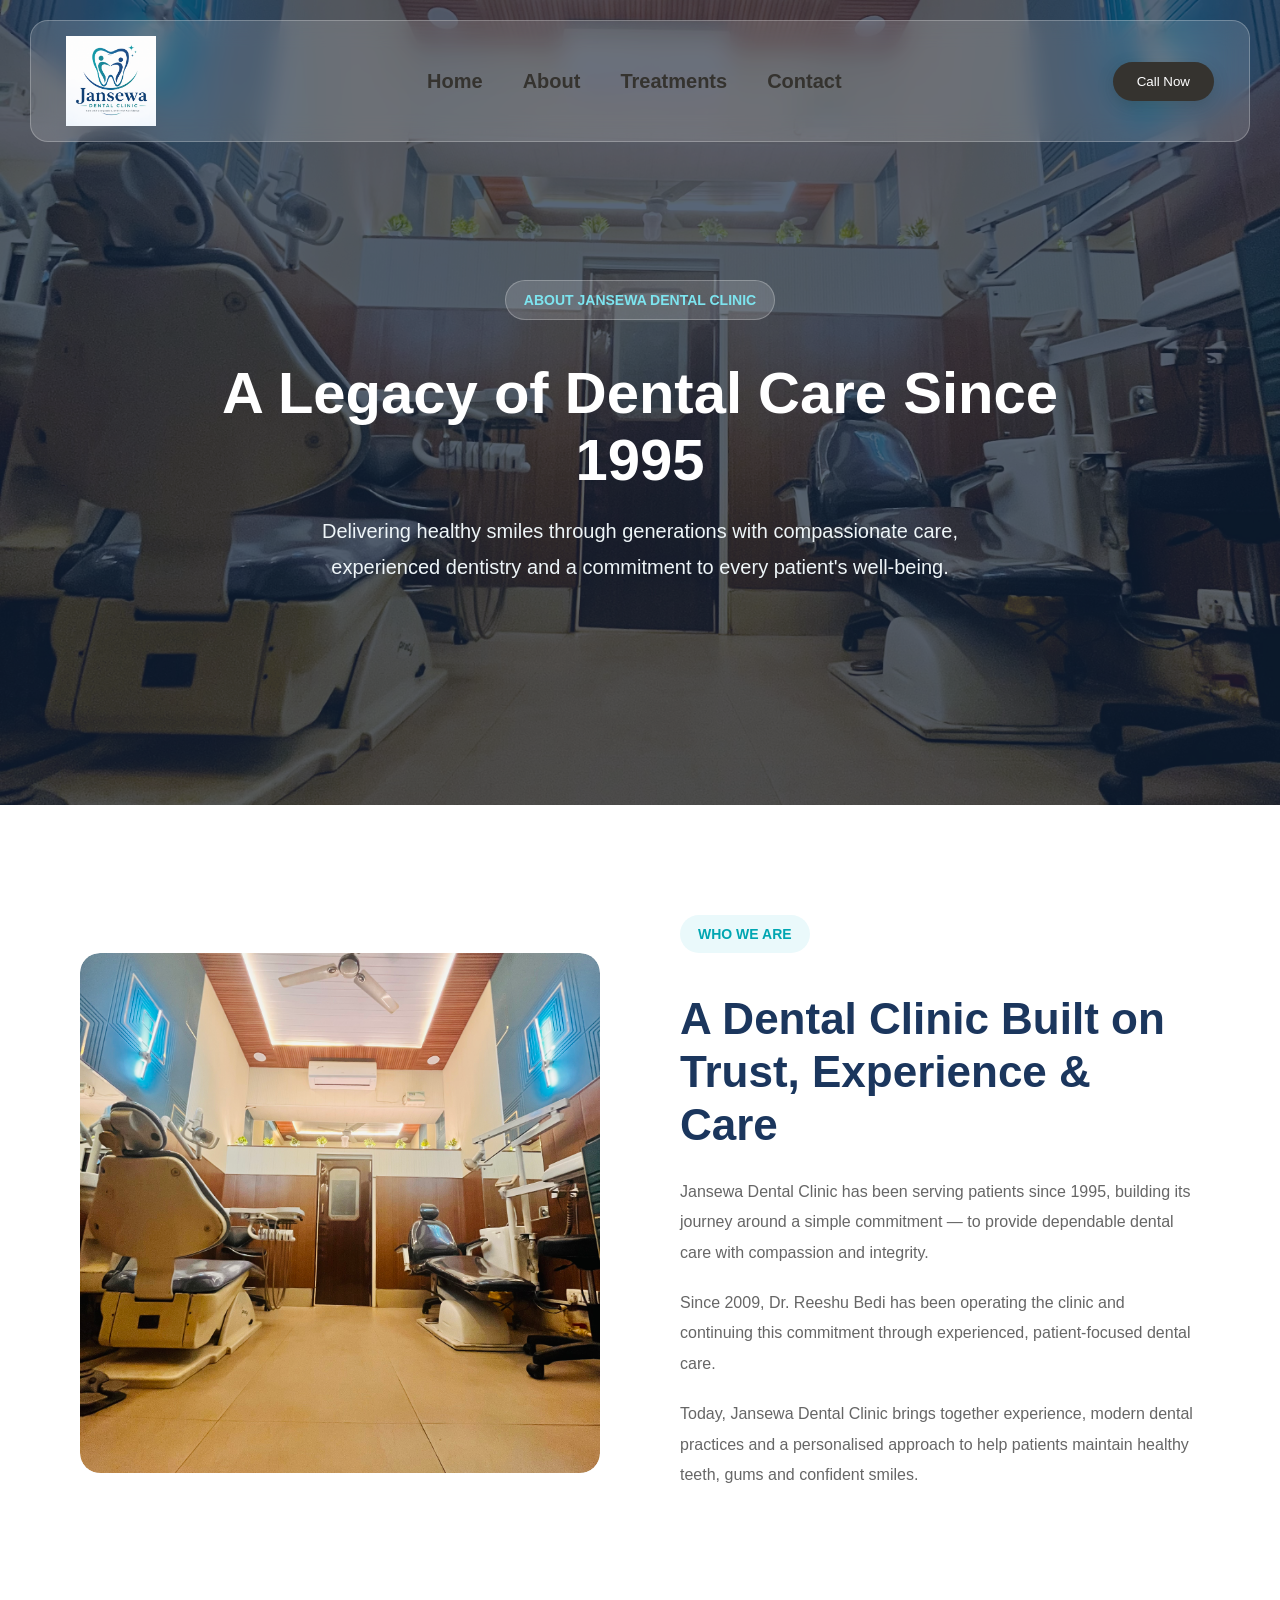
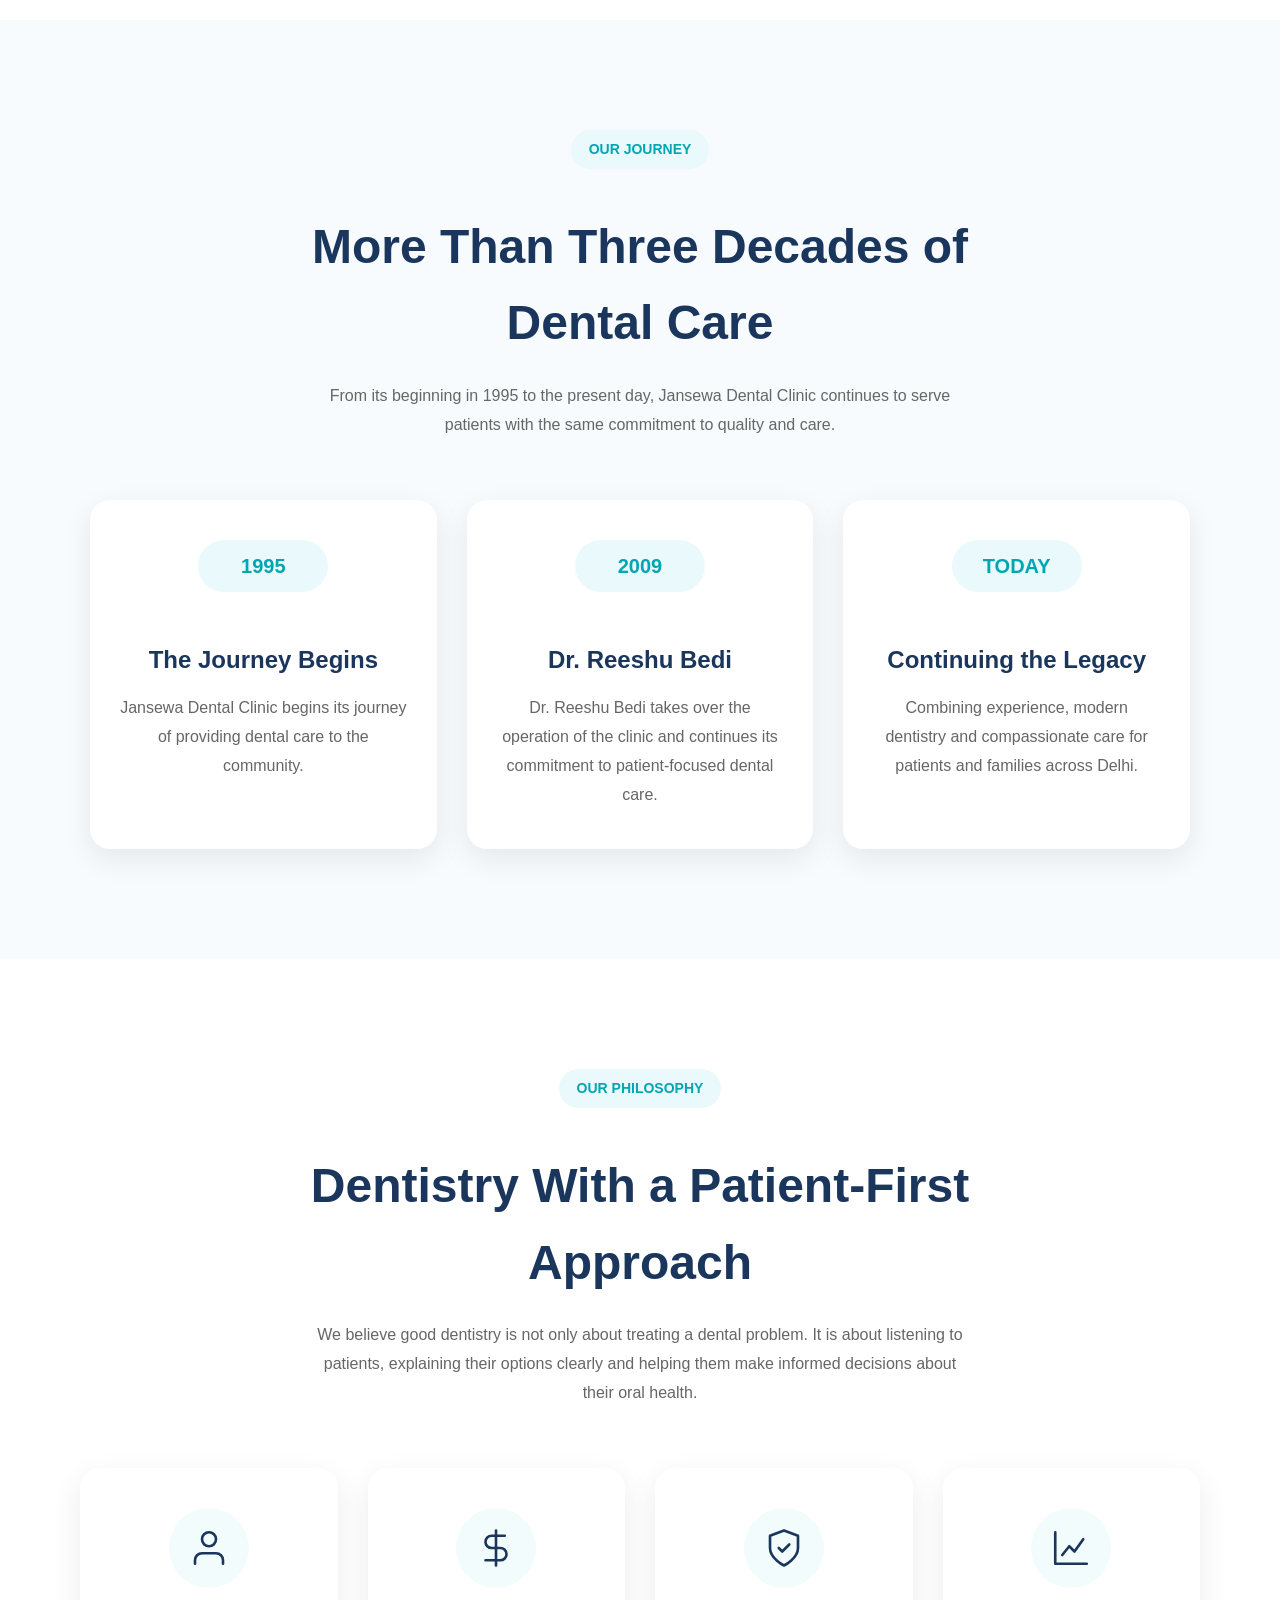
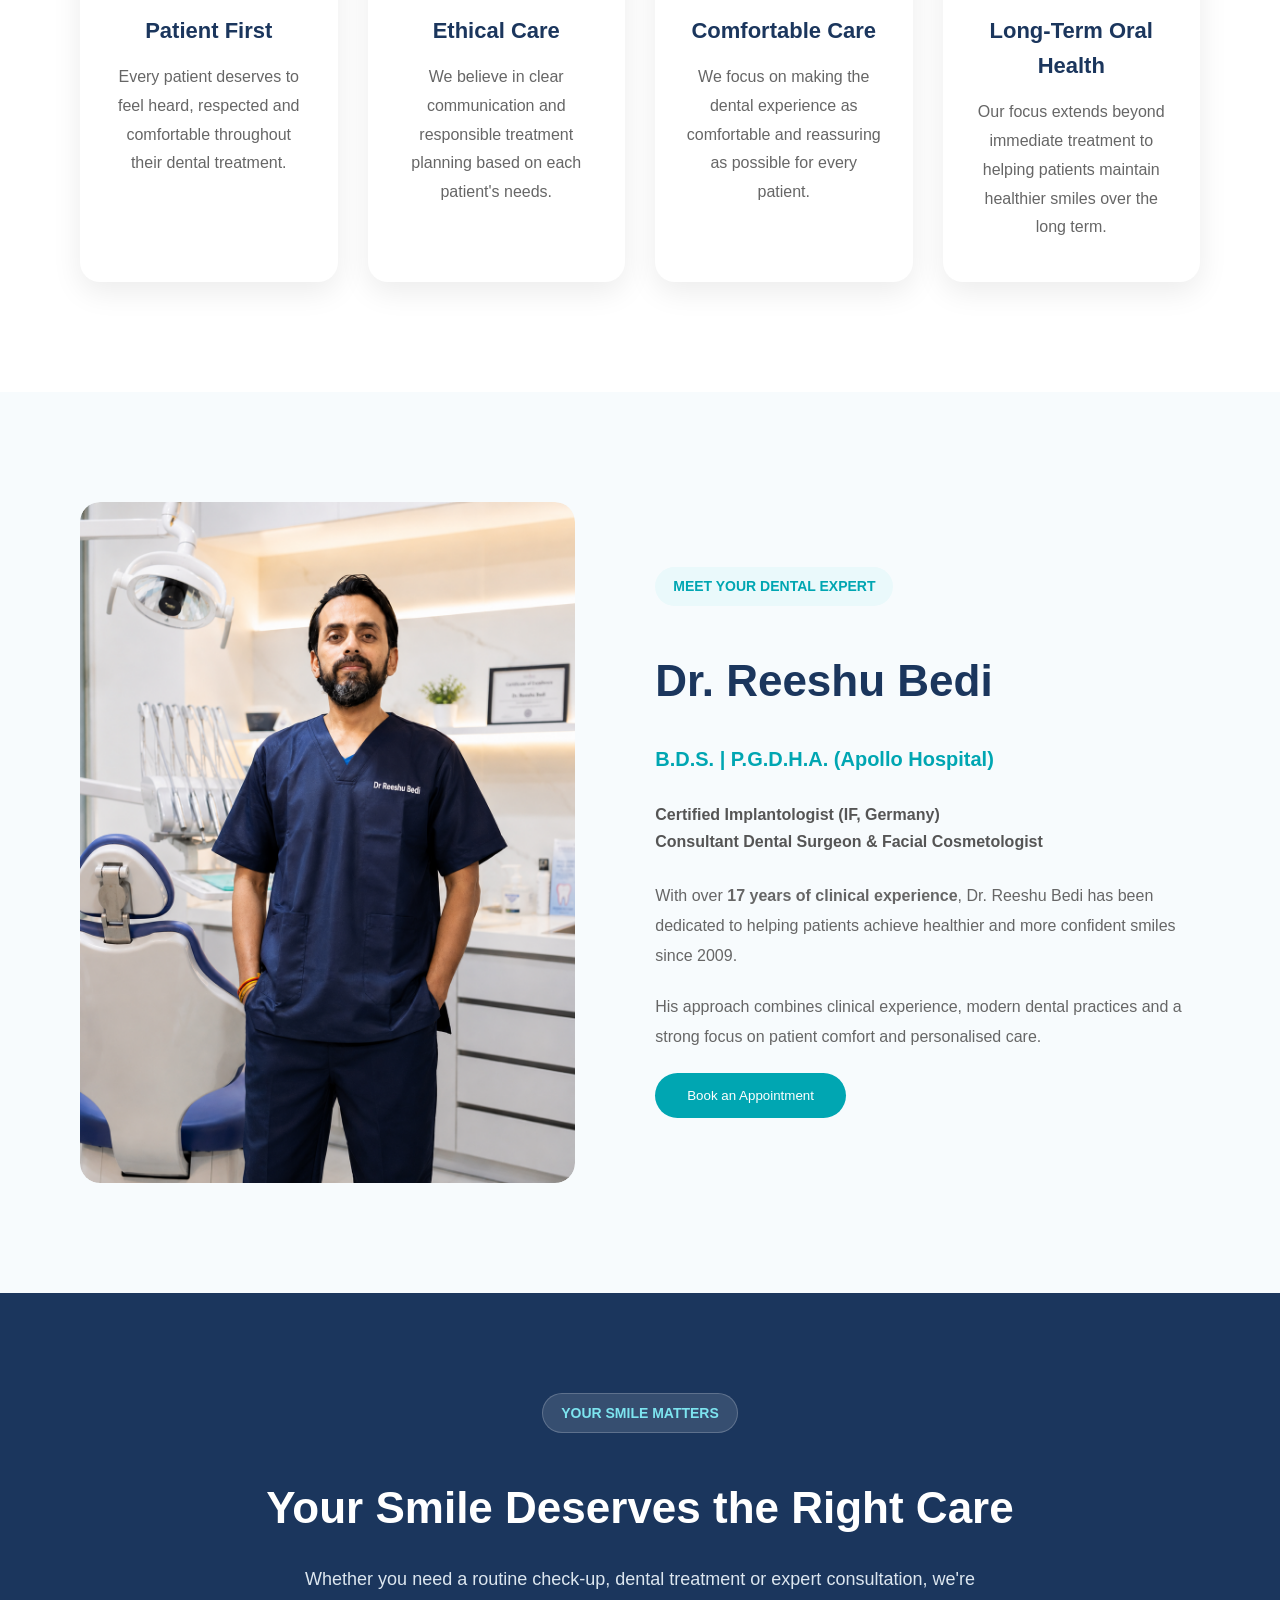
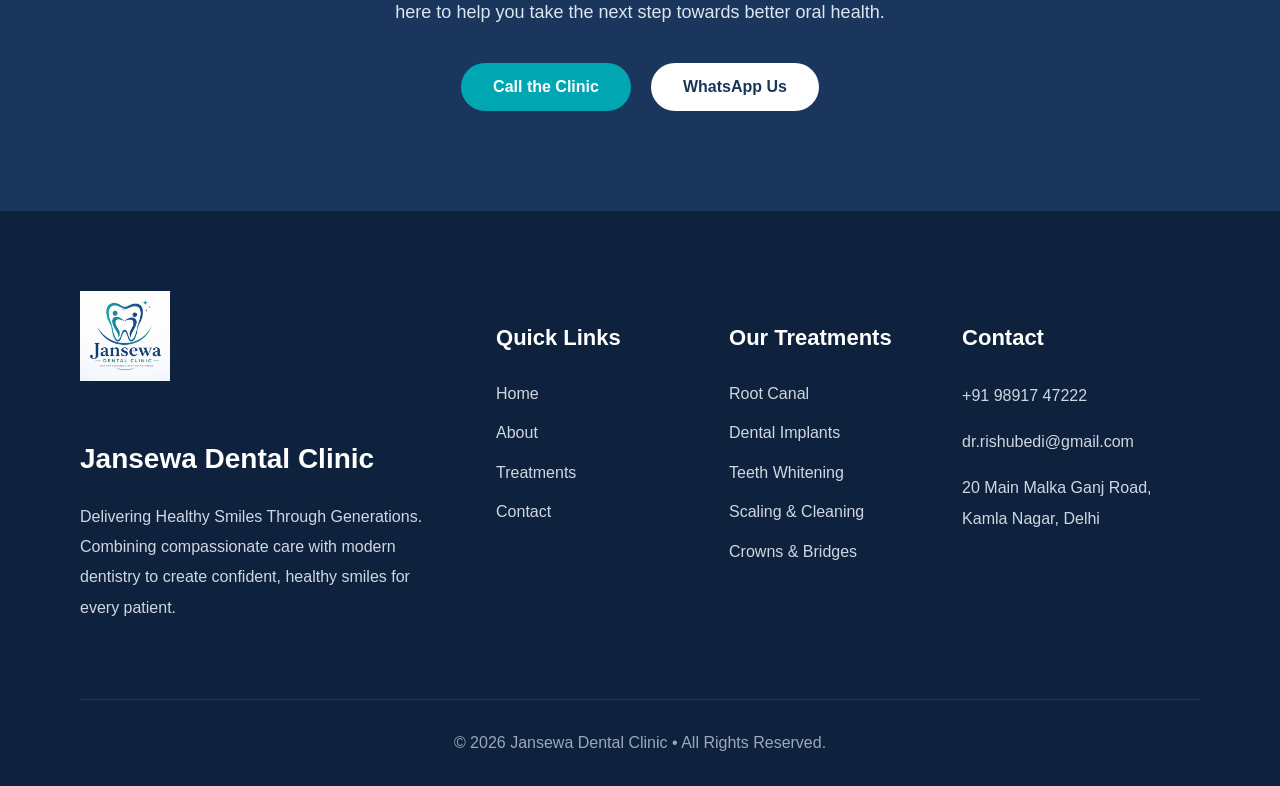
==== about.html @ 90448bcd "Initial Jansewa Dental Clinic website" ====
<!DOCTYPE html>
<html lang="en">

<head>

    <meta charset="UTF-8">

    <meta name="viewport" content="width=device-width, initial-scale=1.0">

    <title>About Us | Jansewa Dental Clinic</title>

    <link rel="stylesheet" href="style.css">

</head>

<body>

    <!-- ================= NAVIGATION ================= -->

    <nav id="navbar">

        <img src="images/logo.png"
             alt="Jansewa Dental Clinic Logo">

        <div class="menu">

            <a href="index.html">Home</a>

            <a href="about.html">About</a>

            <a href="treatments.html">Treatments</a>

            <a href="contact.html">Contact</a>

        </div>

        <button onclick="window.location.href='tel:+919891747222'">
            Call Now
        </button>

    </nav>


    <!-- ================= ABOUT HERO ================= -->

    <section class="about-page-hero">

        <div class="about-page-overlay"></div>

        <div class="about-page-content">

            <span class="section-tag">
                ABOUT JANSEWA DENTAL CLINIC
            </span>

            <h1>
                A Legacy of Dental Care Since 1995
            </h1>

            <p>
                Delivering healthy smiles through generations
                with compassionate care, experienced dentistry
                and a commitment to every patient's well-being.
            </p>

        </div>

    </section>


    <!-- ================= WHO WE ARE ================= -->

    <section class="about-story">

        <div class="about-story-image">

            <img
                src="images/Jansewa dental clinic.jpeg"
                alt="Jansewa Dental Clinic"
            >

        </div>


        <div class="about-story-content">

            <span class="section-tag">
                WHO WE ARE
            </span>

            <h2>
                A Dental Clinic Built on Trust, Experience & Care
            </h2>

            <p>
                Jansewa Dental Clinic has been serving patients
                since 1995, building its journey around a simple
                commitment — to provide dependable dental care
                with compassion and integrity.
            </p>

            <p>
                Since 2009, Dr. Reeshu Bedi has been operating
                the clinic and continuing this commitment through
                experienced, patient-focused dental care.
            </p>

            <p>
                Today, Jansewa Dental Clinic brings together
                experience, modern dental practices and a
                personalised approach to help patients maintain
                healthy teeth, gums and confident smiles.
            </p>

        </div>

    </section>


    <!-- ================= OUR JOURNEY ================= -->

    <section class="about-journey">

        <div class="section-heading">

            <span class="section-tag">
                OUR JOURNEY
            </span>

            <h2>
                More Than Three Decades of Dental Care
            </h2>

            <p>
                From its beginning in 1995 to the present day,
                Jansewa Dental Clinic continues to serve patients
                with the same commitment to quality and care.
            </p>

        </div>


        <div class="journey-container">


            <!-- 1995 -->

            <div class="journey-card">

                <div class="journey-year">
                    1995
                </div>

                <h3>
                    The Journey Begins
                </h3>

                <p>
                    Jansewa Dental Clinic begins its journey
                    of providing dental care to the community.
                </p>

            </div>


            <!-- 2009 -->

            <div class="journey-card">

                <div class="journey-year">
                    2009
                </div>

                <h3>
                    Dr. Reeshu Bedi
                </h3>

                <p>
                    Dr. Reeshu Bedi takes over the operation
                    of the clinic and continues its commitment
                    to patient-focused dental care.
                </p>

            </div>


            <!-- TODAY -->

            <div class="journey-card">

                <div class="journey-year">
                    TODAY
                </div>

                <h3>
                    Continuing the Legacy
                </h3>

                <p>
                    Combining experience, modern dentistry
                    and compassionate care for patients
                    and families across Delhi.
                </p>

            </div>

        </div>

    </section>


    <!-- ================= OUR PHILOSOPHY ================= -->

    <section class="about-philosophy">

        <div class="section-heading">

            <span class="section-tag">
                OUR PHILOSOPHY
            </span>

            <h2>
                Dentistry With a Patient-First Approach
            </h2>

            <p>
                We believe good dentistry is not only about
                treating a dental problem. It is about listening
                to patients, explaining their options clearly
                and helping them make informed decisions about
                their oral health.
            </p>

        </div>


        <div class="philosophy-container">


            <div class="philosophy-card">

                <div class="philosophy-icon">

                    <svg
                        xmlns="http://www.w3.org/2000/svg"
                        width="42"
                        height="42"
                        viewBox="0 0 24 24"
                        fill="none"
                        stroke="#1b365d"
                        stroke-width="1.5"
                        stroke-linecap="round"
                        stroke-linejoin="round">

                        <path d="M20 21v-2a4 4 0 0 0-4-4H8a4 4 0 0 0-4 4v2"/>

                        <circle cx="12" cy="7" r="4"/>

                    </svg>

                </div>

                <h3>
                    Patient First
                </h3>

                <p>
                    Every patient deserves to feel heard,
                    respected and comfortable throughout
                    their dental treatment.
                </p>

            </div>


            <div class="philosophy-card">

                <div class="philosophy-icon">

                    <svg
                        xmlns="http://www.w3.org/2000/svg"
                        width="42"
                        height="42"
                        viewBox="0 0 24 24"
                        fill="none"
                        stroke="#1b365d"
                        stroke-width="1.5"
                        stroke-linecap="round"
                        stroke-linejoin="round">

                        <path d="M12 2v20"/>

                        <path d="M17 5H9.5a3.5 3.5 0 0 0 0 7h5a3.5 3.5 0 0 1 0 7H6"/>

                    </svg>

                </div>

                <h3>
                    Ethical Care
                </h3>

                <p>
                    We believe in clear communication and
                    responsible treatment planning based
                    on each patient's needs.
                </p>

            </div>


            <div class="philosophy-card">

                <div class="philosophy-icon">

                    <svg
                        xmlns="http://www.w3.org/2000/svg"
                        width="42"
                        height="42"
                        viewBox="0 0 24 24"
                        fill="none"
                        stroke="#1b365d"
                        stroke-width="1.5"
                        stroke-linecap="round"
                        stroke-linejoin="round">

                        <path d="M12 22s8-4 8-10V5l-8-3-8 3v7c0 6 8 10 8 10z"/>

                        <path d="m9 12 2 2 4-4"/>

                    </svg>

                </div>

                <h3>
                    Comfortable Care
                </h3>

                <p>
                    We focus on making the dental experience
                    as comfortable and reassuring as possible
                    for every patient.
                </p>

            </div>


            <div class="philosophy-card">

                <div class="philosophy-icon">

                    <svg
                        xmlns="http://www.w3.org/2000/svg"
                        width="42"
                        height="42"
                        viewBox="0 0 24 24"
                        fill="none"
                        stroke="#1b365d"
                        stroke-width="1.5"
                        stroke-linecap="round"
                        stroke-linejoin="round">

                        <path d="M3 3v18h18"/>

                        <path d="m7 16 4-5 3 3 5-7"/>

                    </svg>

                </div>

                <h3>
                    Long-Term Oral Health
                </h3>

                <p>
                    Our focus extends beyond immediate treatment
                    to helping patients maintain healthier smiles
                    over the long term.
                </p>

            </div>

        </div>

    </section>


    <!-- ================= DOCTOR INTRO ================= -->

    <section class="about-doctor">

        <div class="about-doctor-image">

            <img
                src="images/Dr Reeshu Bedi.png"
                alt="Dr. Reeshu Bedi"
            >

        </div>


        <div class="about-doctor-content">

            <span class="section-tag">
                MEET YOUR DENTAL EXPERT
            </span>

            <h2>
                Dr. Reeshu Bedi
            </h2>

            <h4>
                B.D.S. | P.G.D.H.A. (Apollo Hospital)
            </h4>

            <h5>
                Certified Implantologist (IF, Germany)<br>
                Consultant Dental Surgeon & Facial Cosmetologist
            </h5>

            <p>
                With over <strong>17 years of clinical experience</strong>,
                Dr. Reeshu Bedi has been dedicated to helping patients
                achieve healthier and more confident smiles since 2009.
            </p>

            <p>
                His approach combines clinical experience,
                modern dental practices and a strong focus
                on patient comfort and personalised care.
            </p>

            <button onclick="window.location.href='contact.html'">
                Book an Appointment
            </button>

        </div>

    </section>


    <!-- ================= CTA ================= -->

    <section class="about-cta">

        <div class="about-cta-content">

            <span class="section-tag">
                YOUR SMILE MATTERS
            </span>

            <h2>
                Your Smile Deserves the Right Care
            </h2>

            <p>
                Whether you need a routine check-up, dental
                treatment or expert consultation, we're here
                to help you take the next step towards better
                oral health.
            </p>

            <div class="about-cta-buttons">

                <button
                    onclick="window.location.href='tel:+919891747222'">
                    Call the Clinic
                </button>

                <button
                    class="cta-secondary"
                    onclick="window.open('https://wa.me/919891747222','_blank')">
                    WhatsApp Us
                </button>

            </div>

        </div>

    </section>


    <!-- ================= FOOTER ================= -->

    <footer class="footer">

        <div class="footer-container">


            <div class="footer-about">

                <img
                    src="images/logo.png"
                    alt="Jansewa Dental Clinic Logo">

                <h3>
                    Jansewa Dental Clinic
                </h3>

                <p>
                    Delivering Healthy Smiles Through Generations.
                    Combining compassionate care with modern
                    dentistry to create confident, healthy smiles
                    for every patient.
                </p>

            </div>


            <div class="footer-links">

                <h4>
                    Quick Links
                </h4>

                <a href="index.html">
                    Home
                </a>

                <a href="about.html">
                    About
                </a>

                <a href="treatments.html">
                    Treatments
                </a>

                <a href="contact.html">
                    Contact
                </a>

            </div>


            <div class="footer-links">

                <h4>
                    Our Treatments
                </h4>

                <a href="treatments.html">
                    Root Canal
                </a>

                <a href="treatments.html">
                    Dental Implants
                </a>

                <a href="treatments.html">
                    Teeth Whitening
                </a>

                <a href="treatments.html">
                    Scaling & Cleaning
                </a>

                <a href="treatments.html">
                    Crowns & Bridges
                </a>

            </div>


            <div class="footer-contact">

                <h4>
                    Contact
                </h4>

                <p>
                    +91 98917 47222
                </p>

                <p>
                    dr.rishubedi@gmail.com
                </p>

                <p>
                    20 Main Malka Ganj Road,<br>
                    Kamla Nagar, Delhi
                </p>

            </div>

        </div>


        <div class="footer-bottom">

            © 2026 Jansewa Dental Clinic • All Rights Reserved.

        </div>

    </footer>


    <script src="script.js"></script>

</body>

</html>
---- style.css ----
/* ================= JANSEWA COLOR SYSTEM ================= */

:root{
    --primary:#35332F;
    --sage:#A8B5A0;
    --brown:#B79A7A;
    --ivory:#F7F3EA;
    --offwhite:#FCFCFA;
    --white:#FFFFFF;
    --text:#666666;
}

/* ================= GENERAL ================= */

body{
    margin:0;
    background:#f5f7fa;
    font-family: "Inter", sans-serif;
    line-height:1.6;
    scroll-behavior: smooth;
}

/* ================= NAVIGATION ================= */

nav{

    position:fixed;

    top:20px;

    left:30px;

    right:30px;

    z-index:1000;

    display:flex;

    justify-content:space-between;

    align-items:center;

    padding:15px 35px;

    background:rgba(255,255,255,.15);

    backdrop-filter:blur(12px);

    -webkit-backdrop-filter:blur(12px);

    border:1px solid rgba(255,255,255,.25);

    border-radius:18px;

    transition:.35s;
}

nav.scrolled{

    background:rgba(255,255,255,.97);

    box-shadow:0 10px 30px rgba(0,0,0,.15);

    backdrop-filter:blur(18px);

    -webkit-backdrop-filter:blur(18px);

}

nav img{

    width:90px;

}

.menu{

    display:flex;

    gap:40px;

}

nav a{

    text-decoration:none;

    color:#35332F;

    font-weight:bold;

    font-size:20px;

    transition:.3s;

}

nav a:hover{

    color:#B79A7A;

}

nav button{

    background:#35332F;

    color:white;

    border:none;

    padding:12px 24px;

    border-radius:30px;

    cursor:pointer;

    box-shadow:0 5px 15px rgba(53,51,47,.25);

    transition:.3s;

}

nav button:hover{

    background:#A8B5A0;

    color:#35332F;

    transform:translateY(-2px);

}
/* ================= HERO ================= */

header{

    position:relative;

    display:flex;

    justify-content:space-between;

    align-items:center;

    min-height:100vh;

    padding:140px 80px 80px;

    overflow:hidden;

    background-size:cover;

    background-position:center;

}
.hero-slider{

    position:absolute;

    inset:0;

    overflow:hidden;

    z-index:0;
    
    pointer-events:none;

}

.hero-slider img,

.hero-slider video{

    position:absolute;

    width:100%;

    height:100%;

    object-fit:cover;

    opacity:0;

    transition:opacity 2s ease;

}

.hero-slider .active-slide{

    opacity:1;

}
.overlay{

    position:absolute;

    inset:0;

    background:rgba(0, 0, 0, 0.45);
    
    z-index:1;

}

.hero-content{

    position:relative;

    z-index:2;

    color:white;

    width:55%;
}

.hero-badge {

    display:inline-block;

    background:rgba(255,255,255,.18);

    color:white;

    padding:8px 18px;

    border-radius:30px;

    border:1px solid rgba(255,255,255,.25);

    margin-bottom:25px;

    font-size:14px;

    backdrop-filter:blur(8px);
}

.hero-content h1{

    font-size:64px;

    font-weight:700;

    line-height:1.1;

    margin-bottom:15px;

}

.hero-content h2{

    color:#7de4ef;

    margin-bottom:20px;
}

.hero-content p{

    font-size:20px;

    line-height:1.8;

    max-width:650px;

    margin-bottom:30px;
}

.hero-content ul{

    margin-bottom:30px;

    line-height:2;
}

.hero-content button{

    background:#00a6b2;

    color:white;

    border:none;

    padding:15px 30px;

    border-radius:30px;

    cursor:pointer;

    transition:.35s;
}

.hero-content button:hover{

    background:#1b365d;

    transform:translateY(-3px);

}

.hero-form{

    position:relative;

    z-index:2;

    background:white;

    padding:35px;

    width:340px;

    border-radius:20px;

    box-shadow:0 10px 30px rgba(0,0,0,.2);
}

.hero-form h3{

    color:#1b365d;

    margin-bottom:20px;
}

.hero-form input{

    width:100%;

    padding:13px;

    margin-bottom:15px;

    border:1px solid #ccc;

    border-radius:8px;

    box-sizing:border-box;
}

.hero-form input:focus{

    outline:none;

    border-color:#00a6b2;

    box-shadow:0 0 0 3px rgba(0,166,178,.15);

}

.hero-form button{

    width:100%;

    background:#00a6b2;

    color:white;

    border:none;

    padding:14px;

    border-radius:8px;

    cursor:pointer;
}

/* ================= TREATMENTS ================= */

.treatments{

    padding:110px 80px;

    background:white;

}

.treatments h2{

    text-align:center;

    color:#1b365d;

    margin-bottom:40px;
}

.card-container{

    display:grid;

    grid-template-columns:repeat(4,1fr);

    gap:30px;

    margin-top:50px;

}


.treatment-card{

    background:white;

    padding:40px 30px;

    border-radius:20px;

    text-align:center;

    box-shadow:0 12px 35px rgba(0,0,0,.08);

    transition:.35s;

}

.treatment-card:hover{

    transform:translateY(-12px);

    box-shadow:0 18px 45px rgba(0,0,0,.15);

}

.treatment-icon{

    width:90px;
    height:90px;

    margin:0 auto 25px;

    display:flex;
    justify-content:center;
    align-items:center;

    background:#f2fcfd;

    border-radius:50%;

    font-size:42px;

    color:#00a6b2;

    transition:.35s;

}


.treatment-card:hover .treatment-icon{

    transform:scale(1.15);

}


.treatment-card h3{

    color:#1b365d;

    margin-bottom:15px;

    font-size:24px;

}

.treatment-card p{

    color:#666;

    line-height:1.8;

    margin-bottom:25px;

}

.treatment-card a{

    text-decoration:none;

    color:#00a6b2;

    font-weight:bold;

    transition:.3s;

}

.treatment-card:hover a{

    color:#1b365d;

}

/* ================= DOCTOR ================= */

.doctor{

    display:grid;

    grid-template-columns:1fr 1fr;

    gap:80px;

    align-items:center;

    padding:110px 80px;

    background:#f7fbfd;

}

.doctor-image{

    overflow:hidden;

    border-radius:20px;

}

.doctor-image img{

    width:100%;

    display:block;

    border-radius:20px;

    box-shadow:0 20px 45px rgba(0,0,0,.12);

}

.doctor-content h2{

    font-size:46px;

    color:#1b365d;

    margin:15px 0 5px;

}

.doctor-content button{

    background:#00a6b2;

    color:white;

    border:none;

    padding:16px 34px;

    border-radius:30px;

    cursor:pointer;

    transition:.35s;

}

.doctor-content button:hover{

    background:#1b365d;

}

/* ================= PREMIUM DOCTOR ================= */

.doctor-content h4{

    color:#00a6b2;

    font-size:22px;

    margin:10px 0;

}

.doctor-content h5{

    color:#1b365d;

    font-size:18px;

    font-weight:600;

    line-height:1.8;

    margin-bottom:30px;

}

.doctor-content blockquote{

    margin:30px 0;

    padding-left:25px;

    border-left:5px solid #00a6b2;

    color:#1b365d;

    font-size:24px;

    font-style:italic;

    line-height:1.7;

}

.doctor-content p{

    color:#666;

    line-height:2;

    margin-bottom:35px;

}

.doctor-stats{

    display:grid;

    grid-template-columns:repeat(4,1fr);

    gap:20px;

    margin:40px 0;

}

.stat-box{

    background:white;

    text-align:center;

    padding:25px;

    border-radius:18px;

    box-shadow:0 12px 30px rgba(0,0,0,.08);

    transition:.35s;

}

.stat-box:hover{

    transform:translateY(-10px);

}

.stat-box h3{

    color:#00a6b2;

    font-size:30px;

    margin-bottom:10px;

}

.stat-box span{

    color:#666;

    font-size:14px;

}

.doctor-quote{

    background:#f7fbfd;

    padding:30px;

    border-radius:18px;

    margin:40px 0;

    line-height:1.8;

    color:#1b365d;

    font-style:italic;

}

.doctor-quote strong{

    display:block;

    margin-top:15px;

    color:#00a6b2;

}

.doctor-points{

    display:grid;

    grid-template-columns:repeat(2,1fr);

    gap:18px;

    margin:40px 0;

    font-weight:600;

    color:#1b365d;

}

/* ================= ABOUT ================= */

.about{

    display:grid;

    grid-template-columns:1fr 1fr;

    gap:80px;

    align-items:center;

    padding:110px 80px;

    background:white;

}

.about-image{

    overflow:hidden;

    border-radius:20px;

}

.about-image img{

    width:100%;

    display:block;

    border-radius:20px;

    box-shadow:0 20px 45px rgba(0,0,0,.12);

    transition:.5s;

}

.section-tag{

    display:inline-block;

    padding:8px 18px;

    background:#eaf9fb;

    color:#00a6b2;

    border-radius:30px;

    font-size:14px;

    font-weight:bold;

    margin-bottom:20px;

}

.about-image:hover img{

    transform:scale(1.04);

}

.about-content h2{

    font-size:44px;

    color:#1b365d;

    margin-bottom:25px;

}

.about-content p{

    color:#666;

    line-height:1.9;

    margin-bottom:35px;

}

.about-features{

    display:grid;

    grid-template-columns:1fr 1fr;

    gap:18px;

    margin-bottom:40px;

    font-weight:600;

    color:#1b365d;

}

.about-content button{

    background:#00a6b2;

    color:white;

    border:none;

    padding:15px 32px;

    border-radius:30px;

    cursor:pointer;

    transition:.3s;

}

.about-content button:hover{

    background:#1b365d;

}

/* ================= WHY CHOOSE US ================= */

.why-choose{

    padding:110px 80px;

    background:#f7fbfd;

}

.section-heading{

    text-align:center;

    max-width:700px;

    margin:0 auto 60px;

}

.section-heading h2{

    font-size:42px;

    color:#1b365d;

    margin:20px 0;

}

.section-heading p{

    color:#666;

    line-height:1.8;

}

.choose-container{

    display:grid;

    grid-template-columns:repeat(4,1fr);

    gap:30px;

}

.choose-card{

    background:white;

    border-radius:20px;

    padding:40px 30px;

    text-align:center;

    box-shadow:0 10px 30px rgba(0,0,0,.08);

    transition:.35s;

}

.choose-card:hover{

    transform:translateY(-10px);

}

.choose-icon{

    width:90px;

    height:90px;

    margin:0 auto 25px;

    display:flex;

    justify-content:center;

    align-items:center;

    background:#f2fcfd;

    border-radius:50%;

    transition:.35s;

}

.choose-card:hover .choose-icon{

    transform:scale(1.08);

}

.choose-card h3{

    color:#1b365d;

    margin-bottom:15px;

}

.choose-card p{

    color:#666;

    line-height:1.7;

}

/* ================= TESTIMONIALS ================= */

.section-heading h2{

    font-size:48px;

    margin-bottom:20px;

    
}

.section-heading p{

    max-width:650px;

    margin:20px auto 0;

}

.google-rating{

    display:inline-flex;

    align-items:center;

    gap:12px;

    padding:12px 22px;

    background:#fff7e6;

    border-radius:50px;

    border:1px solid #ffe39b;

    margin:25px auto;

}

.google-rating span{

    color:#1b365d;

    font-size:18px;

    font-weight:700;

    letter-spacing:.5px;

}

.testimonials{

    padding:110px 80px;

    background:white;

}

.testimonial-container{

    display:grid;

    grid-template-columns:repeat(3,1fr);

    gap:30px;

    margin-top:60px;

}

.testimonial-card{

    background:#ffffff;

    padding:35px;

    border-radius:20px;

    box-shadow:0 12px 35px rgba(0,0,0,.08);

    transition:.35s;

    position:relative;

    overflow:hidden;

    min-height:320px;

}

.testimonial-card:hover{

    transform:translateY(-12px);

    box-shadow:0 20px 50px rgba(0,0,0,.18);

}

.testimonial-card::before{

    content:"";

    position:absolute;

    left:0;

    top:0;

    width:6px;

    height:100%;

    background:#00a6b2;

}

.stars{

    font-size:24px;

    color:#f5b301;

    margin-bottom:20px;

    letter-spacing:3px;

}

.testimonial-card p{

    color:#666;

    line-height:1.9;

    margin-bottom:30px;

    min-height:145px;

}

.testimonial-card span{

    display:inline-block;

    color:#00a6b2;

    font-weight:bold;

    font-size:15px;

}

/* ================= CONTACT ================= */

.contact{

    padding:110px 80px;

    background:#f7fbfd;

}

.contact-wrapper{

    display:grid;

    grid-template-columns:1fr 1.2fr;

    gap:50px;

    margin-top:60px;

    align-items:start;

}

.contact-info{

    display:grid;

    gap:25px;

}

.contact-box{

    background:white;

    padding:30px;

    border-radius:18px;

    box-shadow:0 10px 30px rgba(0,0,0,.08);

    transition:.35s;

}

.contact-box:hover{

    transform:translateY(-8px);

}

.contact-box h3{

    color:#1b365d;

    margin-bottom:12px;

    font-size:22px;

}

.contact-box p{

    color:#666;

    line-height:1.8;

    margin:0;

}

.contact-map{

    border-radius:20px;

    overflow:hidden;

    box-shadow:0 15px 40px rgba(0,0,0,.12);

}

.contact-map iframe{

    width:100%;

    height:100%;

    min-height:600px;

    border:none;

}

.contact-box a{

    color:#00a6b2;

    text-decoration:none;

    font-weight:600;

    transition:.3s;

}

.contact-box a:hover{

    color:#1b365d;

}

/* ================= FOOTER ================= */

.footer{

    background:#0f223d;

    color:white;

    padding:80px 80px 30px;

}

.footer-container{

    display:grid;

    grid-template-columns:2fr 1fr 1fr 1.3fr;

    gap:50px;

}

.footer-about img{

    width:90px;

    margin-bottom:20px;

}

.footer-about h3{

    font-size:28px;

    margin-bottom:20px;

}

.footer-about p{

    color:#cfd7e2;

    line-height:1.9;

}

.footer-links h4,
.footer-contact h4{

    margin-bottom:25px;

    font-size:22px;

}

.footer-links{

    display:flex;

    flex-direction:column;

}

.footer-links a{

    color:#cfd7e2;

    text-decoration:none;

    margin-bottom:14px;

    transition:.3s;

}

.footer-links a:hover{

    color:#00a6b2;

}

.footer-contact p{

    color:#cfd7e2;

    line-height:1.9;

}

.footer-bottom{

    border-top:1px solid rgba(255,255,255,.1);

    margin-top:60px;

    padding-top:30px;

    text-align:center;

    color:#9ca8b8;

}


/* ================================================= */
/* ================= ABOUT PAGE ==================== */
/* ================================================= */


/* ================= ABOUT PAGE HERO ================= */

.about-page-hero{

    position:relative;

    min-height:65vh;

    display:flex;

    align-items:center;

    justify-content:center;

    text-align:center;

    padding:140px 80px 80px;

    background-image:url("images/Jansewa dental clinic.jpeg");

    background-size:cover;

    background-position:center;

    overflow:hidden;

}


.about-page-overlay{

    position:absolute;

    inset:0;

    background:rgba(15,34,61,.68);

}


.about-page-content{

    position:relative;

    z-index:2;

    max-width:850px;

    color:white;

}


.about-page-content .section-tag{

    background:rgba(255,255,255,.15);

    color:#7de4ef;

    border:1px solid rgba(255,255,255,.25);

}


.about-page-content h1{

    font-size:58px;

    line-height:1.15;

    margin:20px 0;

}


.about-page-content p{

    max-width:750px;

    margin:0 auto;

    font-size:20px;

    line-height:1.8;

    color:#eef5f8;

}


/* ================= WHO WE ARE ================= */

.about-story{

    display:grid;

    grid-template-columns:1fr 1fr;

    gap:80px;

    align-items:center;

    padding:110px 80px;

    background:white;

}


.about-story-image{

    overflow:hidden;

    border-radius:20px;

}


.about-story-image img{

    width:100%;

    display:block;

    border-radius:20px;

    box-shadow:0 20px 45px rgba(0,0,0,.12);

}


.about-story-content{

    max-width:650px;

}


.about-story-content h2{

    font-size:44px;

    line-height:1.2;

    color:#1b365d;

    margin:20px 0 25px;

}


.about-story-content p{

    color:#666;

    line-height:1.9;

    margin-bottom:20px;

}


/* ================= OUR JOURNEY ================= */

.about-journey{

    padding:110px 80px;

    background:#f7fbfd;

}


.journey-container{

    display:grid;

    grid-template-columns:repeat(3,1fr);

    gap:30px;

    max-width:1100px;

    margin:0 auto;

}


.journey-card{

    background:white;

    padding:40px 30px;

    border-radius:20px;

    text-align:center;

    box-shadow:0 10px 30px rgba(0,0,0,.08);

    transition:.35s;

}


.journey-card:hover{

    transform:translateY(-10px);

    box-shadow:0 18px 45px rgba(0,0,0,.13);

}


.journey-year{

    display:inline-flex;

    align-items:center;

    justify-content:center;

    min-width:90px;

    padding:10px 20px;

    margin-bottom:25px;

    border-radius:30px;

    background:#eaf9fb;

    color:#00a6b2;

    font-size:20px;

    font-weight:700;

}


.journey-card h3{

    color:#1b365d;

    font-size:24px;

    margin-bottom:15px;

}


.journey-card p{

    color:#666;

    line-height:1.8;

    margin:0;

}


/* ================= OUR PHILOSOPHY ================= */

.about-philosophy{

    padding:110px 80px;

    background:white;

}


.philosophy-container{

    display:grid;

    grid-template-columns:repeat(4,1fr);

    gap:30px;

}


.philosophy-card{

    background:#ffffff;

    border-radius:20px;

    padding:40px 30px;

    text-align:center;

    box-shadow:0 10px 30px rgba(0,0,0,.08);

    transition:.35s;

}


.philosophy-card:hover{

    transform:translateY(-10px);

    box-shadow:0 18px 45px rgba(0,0,0,.13);

}


.philosophy-icon{

    width:80px;

    height:80px;

    margin:0 auto 25px;

    display:flex;

    align-items:center;

    justify-content:center;

    background:#f2fcfd;

    border-radius:50%;

}


.philosophy-card h3{

    color:#1b365d;

    font-size:22px;

    margin-bottom:15px;

}


.philosophy-card p{

    color:#666;

    line-height:1.8;

    margin:0;

}


/* ================= ABOUT DOCTOR ================= */

.about-doctor{

    display:grid;

    grid-template-columns:1fr 1.1fr;

    gap:80px;

    align-items:center;

    padding:110px 80px;

    background:#f7fbfd;

}


.about-doctor-image{

    overflow:hidden;

    border-radius:20px;

}


.about-doctor-image img{

    width:100%;

    max-width:550px;

    display:block;

    margin:auto;

    border-radius:20px;

    box-shadow:0 20px 45px rgba(0,0,0,.12);

}


.about-doctor-content h2{

    font-size:44px;

    color:#1b365d;

    margin:20px 0 10px;

}


.about-doctor-content h4{

    color:#00a6b2;

    font-size:20px;

    margin-bottom:15px;

}


.about-doctor-content h5{

    color:#555;

    font-size:16px;

    line-height:1.7;

    margin-bottom:25px;

}


.about-doctor-content p{

    color:#666;

    line-height:1.9;

    margin-bottom:20px;

}


.about-doctor-content button{

    background:#00a6b2;

    color:white;

    border:none;

    padding:15px 32px;

    border-radius:30px;

    cursor:pointer;

    transition:.3s;

}


.about-doctor-content button:hover{

    background:#1b365d;

    transform:translateY(-2px);

}


/* ================= ABOUT CTA ================= */

.about-cta{

    padding:100px 80px;

    background:#1b365d;

    text-align:center;

}


.about-cta-content{

    max-width:800px;

    margin:0 auto;

}


.about-cta .section-tag{

    background:rgba(255,255,255,.12);

    color:#7de4ef;

    border:1px solid rgba(255,255,255,.2);

}


.about-cta h2{

    color:white;

    font-size:44px;

    margin:20px 0;

}


.about-cta p{

    color:#dce6ef;

    font-size:18px;

    line-height:1.8;

    max-width:700px;

    margin:0 auto 35px;

}


.about-cta-buttons{

    display:flex;

    justify-content:center;

    gap:20px;

}


.about-cta-buttons button{

    background:#00a6b2;

    color:white;

    border:none;

    padding:15px 32px;

    border-radius:30px;

    cursor:pointer;

    font-size:16px;

    font-weight:600;

    transition:.3s;

}


.about-cta-buttons button:hover{

    background:white;

    color:#1b365d;

    transform:translateY(-2px);

}


.about-cta-buttons .cta-secondary{

    background:white;

    color:#1b365d;

}


.about-cta-buttons .cta-secondary:hover{

    background:#00a6b2;

    color:white;

}
/* ================================================= */
/* ============== TREATMENTS PAGE ================== */
/* ================================================= */

/* TREATMENTS PAGE HERO */

.treatments-page-hero{

    position:relative;

    min-height:65vh;

    display:flex;
    align-items:center;
    justify-content:center;

    text-align:center;

    padding:140px 80px 80px;

    background-image:url("images/dentist3.png");

    background-size:cover;
    background-position:center;

    overflow:hidden;

}


.treatments-page-overlay{

    position:absolute;

    inset:0;

    background:rgba(53,51,47,.76);

}


.treatments-page-content{

    position:relative;

    z-index:2;

    max-width:900px;

    color:white;

}


.treatments-page-content .section-tag{

    background:rgba(255,255,255,.15);

    color:#7de4ef;

    border:1px solid rgba(255,255,255,.25);

}


.treatments-page-content h1{

    font-size:58px;

    line-height:1.15;

    margin:20px 0;

}


.treatments-page-content h1 span{

    color:#7de4ef;

}


.treatments-page-content p{

    max-width:760px;

    margin:0 auto;

    font-size:20px;

    line-height:1.8;

    color:#eef5f8;

}


.treatments-hero-buttons{

    display:flex;

    justify-content:center;

    gap:20px;

    margin-top:35px;

}


.treatments-hero-buttons button{

    background:#00a6b2;

    color:white;

    border:none;

    padding:15px 32px;

    border-radius:30px;

    cursor:pointer;

    font-size:16px;

    font-weight:600;

    transition:.3s;

}


.treatments-hero-buttons button:hover{

    background:white;

    color:#1b365d;

    transform:translateY(-2px);

}


.treatments-hero-buttons .hero-secondary{

    background:white;

    color:#1b365d;

}


.treatments-hero-buttons .hero-secondary:hover{

    background:#00a6b2;

    color:white;

}

/* ================================================= */
/* ============ FEATURED ALIGNERS ================== */
/* ================================================= */

.aligners-featured{

    display:grid;

    grid-template-columns:1fr 1.1fr;

    gap:80px;

    align-items:center;

    padding:110px 80px;

    background:#F7F3EA;

}


.aligners-image{

    display:flex;

    justify-content:center;

    align-items:center;

}


.aligners-visual{

    position:relative;

    width:100%;

    max-width:520px;

    min-height:500px;

    display:flex;

    flex-direction:column;

    align-items:center;

    justify-content:center;

    background:#FCFCFA;

    border-radius:28px;

    box-shadow:0 18px 45px rgba(0,0,0,.10);

    overflow:hidden;

}


.scan-frame{

    width:190px;

    height:190px;

    display:flex;

    align-items:center;

    justify-content:center;

    background:#ffffff;

    border:1px solid #d9dfd6;

    border-radius:50%;

    box-shadow:0 12px 30px rgba(0,0,0,.08);

}


.scan-label{

    margin-top:22px;

    padding:8px 18px;

    border-radius:30px;

    background:#edf2eb;

    color:#6d8067;

    font-size:13px;

    font-weight:700;

    letter-spacing:1px;

}


.aligner-preview{

    position:relative;

    width:220px;

    height:100px;

    margin-top:45px;

}


.aligner-top,
.aligner-bottom{

    position:absolute;

    left:50%;

    transform:translateX(-50%);

    width:180px;

    height:55px;

    border:2px solid #b9c8b4;

    background:rgba(168,181,160,.12);

    border-radius:50% 50% 45% 45%;

}


.aligner-top{

    top:0;

}


.aligner-bottom{

    bottom:0;

    transform:translateX(-50%) rotate(180deg);

}


.aligners-content{

    max-width:680px;

}


.aligners-content h2{

    font-size:48px;

    line-height:1.15;

    color:#35332F;

    margin:20px 0;

}


.aligners-content h2::after{

    content:"";

    display:block;

    width:70px;

    height:4px;

    margin-top:18px;

    background:#B79A7A;

    border-radius:10px;

}


.aligners-intro{

    color:#666;

    font-size:18px;

    line-height:1.9;

    margin-bottom:35px;

}


.aligners-features{

    display:grid;

    gap:22px;

    margin-bottom:35px;

}


.aligners-feature{

    display:flex;

    align-items:flex-start;

    gap:18px;

}


.aligners-feature-icon{

    flex-shrink:0;

    width:52px;

    height:52px;

    display:flex;

    align-items:center;

    justify-content:center;

    background:#ffffff;

    border-radius:14px;

    box-shadow:0 6px 20px rgba(0,0,0,.06);

}


.aligners-feature h3{

    color:#35332F;

    font-size:20px;

    margin:0 0 5px;

}


.aligners-feature p{

    color:#666;

    line-height:1.7;

    margin:0;

}


.aligners-button{

    background:#35332F;

    color:#ffffff;

    border:none;

    padding:15px 30px;

    border-radius:30px;

    cursor:pointer;

    font-size:16px;

    font-weight:600;

    transition:.3s;

}


.aligners-button:hover{

    background:#A8B5A0;

    color:#35332F;

    transform:translateY(-2px);

}

/* ================================================= */
/* ============ DIGITAL DENTISTRY ================== */
/* ================================================= */

.digital-dentistry{

    display:grid;

    grid-template-columns:1.1fr 1fr;

    gap:80px;

    align-items:center;

    padding:110px 80px;

    background:#FCFCFA;

}


.digital-dentistry-content{

    max-width:700px;

}


.digital-dentistry-content h2{

    font-size:46px;

    line-height:1.2;

    color:#35332F;

    margin:20px 0 25px;

}


.digital-intro{

    color:#666;

    font-size:18px;

    line-height:1.9;

    margin-bottom:35px;

}


.digital-features{

    display:grid;

    gap:25px;

}


.digital-feature{

    display:flex;

    align-items:flex-start;

    gap:18px;

}


.digital-feature-icon{

    flex-shrink:0;

    width:58px;

    height:58px;

    display:flex;

    align-items:center;

    justify-content:center;

    background:#F7F3EA;

    border-radius:16px;

    border:1px solid #e4ddd1;

}


.digital-feature h3{

    color:#35332F;

    font-size:20px;

    margin:2px 0 6px;

}


.digital-feature p{

    color:#666;

    line-height:1.7;

    margin:0;

}


.digital-dentistry-visual{

    display:flex;

    justify-content:center;

    align-items:center;

}


.digital-visual-card{

    position:relative;

    width:100%;

    max-width:500px;

    min-height:500px;

    display:flex;

    flex-direction:column;

    align-items:center;

    justify-content:center;

    background:#F7F3EA;

    border-radius:30px;

    overflow:hidden;

    box-shadow:0 18px 45px rgba(0,0,0,.09);

}


.digital-circle{

    position:absolute;

    border-radius:50%;

    border:1px solid rgba(168,181,160,.45);

}


.large-circle{

    width:370px;

    height:370px;

}


.medium-circle{

    width:270px;

    height:270px;

}


.small-circle{

    width:175px;

    height:175px;

}


.digital-scan-icon{

    position:relative;

    z-index:2;

    width:170px;

    height:170px;

    display:flex;

    align-items:center;

    justify-content:center;

    background:#FFFFFF;

    border-radius:50%;

    box-shadow:0 15px 35px rgba(0,0,0,.10);

}


.digital-visual-label{

    position:relative;

    z-index:2;

    margin-top:28px;

    padding:9px 20px;

    border-radius:30px;

    background:#A8B5A0;

    color:#35332F;

    font-size:13px;

    font-weight:700;

    letter-spacing:1.2px;

}


.digital-use-tags{

    position:relative;

    z-index:2;

    display:flex;

    gap:12px;

    margin-top:18px;

}


.digital-use-tags span{

    padding:7px 13px;

    background:#FFFFFF;

    border:1px solid #ddd7ca;

    border-radius:20px;

    color:#6b665f;

    font-size:11px;

    font-weight:700;

    letter-spacing:.8px;

}

/* ================================================= */
/* ======== TRADITIONAL VS DIGITAL SCANNING ======== */
/* ================================================= */

.scan-comparison{

    padding:110px 80px;

    background:#F7F3EA;

}


.scan-comparison .section-heading{

    margin-bottom:60px;

}


.scan-comparison .section-heading h2{

    color:#35332F;

}


.scan-comparison .section-heading p{

    color:#666;

}


.comparison-container{

    position:relative;

    max-width:1150px;

    margin:0 auto;

    display:grid;

    grid-template-columns:1fr 70px 1fr;

    gap:25px;

    align-items:stretch;

}


.comparison-card{

    background:#FFFFFF;

    border-radius:26px;

    padding:32px;

    box-shadow:0 15px 40px rgba(0,0,0,.08);

    transition:.35s;

}


.comparison-card:hover{

    transform:translateY(-8px);

    box-shadow:0 20px 48px rgba(0,0,0,.12);

}


.comparison-badge{

    display:inline-block;

    padding:8px 15px;

    border-radius:30px;

    font-size:12px;

    font-weight:700;

    letter-spacing:1px;

    margin-bottom:25px;

}


.traditional-badge{

    background:#eee9e1;

    color:#746b60;

}


.digital-badge{

    background:#e8efe6;

    color:#677661;

}


.comparison-visual{

    position:relative;

    height:240px;

    border-radius:20px;

    display:flex;

    align-items:center;

    justify-content:center;

    overflow:hidden;

    margin-bottom:30px;

}


.traditional-visual{

    background:#f3efe8;

}


.digital-visual{

    background:#eef3eb;

}


.comparison-card h3{

    font-size:25px;

    color:#35332F;

    margin-bottom:15px;

}


.comparison-card > p{

    color:#666;

    line-height:1.8;

    margin-bottom:25px;

}


.comparison-points{

    display:grid;

    gap:13px;

}


.comparison-points div{

    display:flex;

    align-items:center;

    gap:10px;

    color:#555;

    font-size:15px;

}


.comparison-symbol{

    width:25px;

    height:25px;

    flex-shrink:0;

    display:flex;

    align-items:center;

    justify-content:center;

    border-radius:50%;

    font-weight:700;

}


.traditional-card .comparison-symbol{

    background:#eee9e1;

    color:#897d6e;

}


.digital-card .comparison-symbol{

    background:#e2ecdf;

    color:#708069;

}


.comparison-vs{

    width:56px;

    height:56px;

    align-self:center;

    justify-self:center;

    display:flex;

    align-items:center;

    justify-content:center;

    border-radius:50%;

    background:#35332F;

    color:#FFFFFF;

    font-size:13px;

    font-weight:700;

    letter-spacing:.5px;

    box-shadow:0 8px 20px rgba(0,0,0,.15);

    z-index:2;

}


/* ================= TRADITIONAL TRAY VISUAL ================= */


.impression-tray{

    position:relative;

    width:180px;

    height:130px;

}


.tray-base{

    position:absolute;

    left:50%;

    top:38px;

    transform:translateX(-50%);

    width:155px;

    height:58px;

    background:#d9c8ad;

    border:2px solid #ad9778;

    border-radius:50% 50% 45% 45%;

    box-shadow:0 12px 18px rgba(0,0,0,.10);

}


.tray-base::after{

    content:"";

    position:absolute;

    left:18px;

    right:18px;

    top:13px;

    height:30px;

    background:#eadfd0;

    border-radius:50%;

}


.impression-material{

    position:absolute;

    z-index:2;

    left:34px;

    right:34px;

    top:17px;

    height:22px;

    background:#f0e4d6;

    border-radius:50%;

}


.tray-handle{

    position:absolute;

    left:50%;

    bottom:0;

    transform:translateX(-50%);

    width:48px;

    height:55px;

    background:#c7b69a;

    border:2px solid #ad9778;

    border-radius:12px 12px 18px 18px;

}


/* ================= DIGITAL SCANNER VISUAL ================= */


.scanner-device{

    position:relative;

    width:105px;

    height:190px;

    z-index:3;

}


.scanner-head{

    position:absolute;

    top:0;

    left:22px;

    width:61px;

    height:67px;

    background:#ffffff;

    border:2px solid #c4cfc0;

    border-radius:24px 24px 16px 16px;

    box-shadow:0 8px 15px rgba(0,0,0,.08);

}


.scanner-lens{

    position:absolute;

    left:50%;

    top:21px;

    transform:translateX(-50%);

    width:20px;

    height:20px;

    border-radius:50%;

    background:#A8B5A0;

    border:4px solid #e8eee5;

}


.scanner-neck{

    position:absolute;

    left:42px;

    top:62px;

    width:22px;

    height:45px;

    background:#dbe4d8;

    border-radius:8px;

}


.scanner-handle{

    position:absolute;

    left:25px;

    top:98px;

    width:56px;

    height:92px;

    background:#ffffff;

    border:2px solid #c4cfc0;

    border-radius:15px 15px 24px 24px;

    box-shadow:0 8px 15px rgba(0,0,0,.08);

}


.scanner-button{

    position:absolute;

    top:18px;

    left:50%;

    transform:translateX(-50%);

    width:13px;

    height:13px;

    border-radius:50%;

    background:#B79A7A;

}


.scan-waves{

    position:absolute;

    left:50%;

    top:50%;

    transform:translate(-50%,-50%);

    width:265px;

    height:150px;

}


.scan-waves span{

    position:absolute;

    left:50%;

    top:50%;

    transform:translate(-50%,-50%);

    width:80px;

    height:80px;

    border:1px solid rgba(168,181,160,.50);

    border-radius:50%;

}


.scan-waves span:nth-child(2){

    width:145px;

    height:145px;

}


.scan-waves span:nth-child(3){

    width:215px;

    height:215px;

}


.comparison-note{

    max-width:900px;

    margin:45px auto 0;

    padding:22px 28px;

    text-align:center;

    background:#FFFFFF;

    border-radius:18px;

    color:#666;

    line-height:1.8;

    box-shadow:0 8px 25px rgba(0,0,0,.05);

}


.comparison-note strong{

    color:#35332F;

}

/* ================= SMILE TRANSFORMATIONS ================= */

.smile-transformations{
    padding:110px 80px;
    background:#FCFCFA;
}

.smile-gallery{
    max-width:1150px;
    margin:0 auto;
    display:grid;
    grid-template-columns:repeat(2,1fr);
    gap:35px;
}

.smile-case{
    background:#FFFFFF;
    border-radius:24px;
    overflow:hidden;
    box-shadow:0 15px 40px rgba(0,0,0,.08);
    transition:.35s;
}

.smile-case:hover{
    transform:translateY(-8px);
    box-shadow:0 20px 48px rgba(0,0,0,.12);
}

.smile-image{
    width:100%;
    background:#F7F3EA;
    overflow:hidden;
}

.smile-image img{
    width:100%;
    height:auto;
    display:block;
}

.smile-case-content{
    padding:30px;
}

.smile-case-tag{
    display:inline-block;
    padding:7px 14px;
    border-radius:30px;
    background:#EDF2EB;
    color:#6D8067;
    font-size:12px;
    font-weight:700;
    letter-spacing:1px;
    margin-bottom:15px;
}

.smile-case-content h3{
    color:#35332F;
    font-size:25px;
    line-height:1.3;
    margin:0 0 12px;
}

.smile-case-content p{
    color:#666;
    line-height:1.8;
    margin:0 0 20px;
}

.smile-case-content a{
    color:#B79A7A;
    text-decoration:none;
    font-weight:700;
    transition:.3s;
}

.smile-case-content a:hover{
    color:#35332F;
}

.smile-disclaimer{
    max-width:900px;
    margin:40px auto 0;
    padding:18px 24px;
    text-align:center;
    background:#F7F3EA;
    border:1px solid #E5DDD2;
    border-radius:16px;
    color:#666;
    line-height:1.7;
}

.smile-disclaimer strong{
    color:#35332F;
}

/* ================= ALL DENTAL TREATMENTS ================= */

.all-treatments{
    padding:110px 80px;
    background:#F7F3EA;
}

.all-treatments .section-heading{
    max-width:800px;
    margin:0 auto 60px;
    text-align:center;
}

.all-treatments .section-heading h2{
    color:#35332F;
    font-size:46px;
    line-height:1.2;
    margin:20px 0;
}

.all-treatments .section-heading p{
    color:#666;
    font-size:18px;
    line-height:1.8;
    margin:0 auto;
}

.treatment-categories{
    max-width:1150px;
    margin:0 auto;
    display:grid;
    grid-template-columns:repeat(2,1fr);
    gap:28px;
}

.treatment-category{
    position:relative;
    background:#FFFFFF;
    padding:32px;
    border-radius:22px;
    border:1px solid #E8E1D6;
    box-shadow:0 12px 35px rgba(0,0,0,.06);
    transition:.35s;
}

.treatment-category:hover{
    transform:translateY(-6px);
    box-shadow:0 18px 42px rgba(0,0,0,.10);
}

.treatment-category-icon{
    width:58px;
    height:58px;
    display:flex;
    align-items:center;
    justify-content:center;
    background:#EDF2EB;
    border-radius:16px;
    margin-bottom:22px;
}

.treatment-category h3{
    color:#35332F;
    font-size:24px;
    margin:0 0 18px;
}

.treatment-category ul{
    list-style:none;
    padding:0;
    margin:0;
}

.treatment-category li{
    position:relative;
    padding-left:22px;
    margin-bottom:11px;
    color:#666;
    line-height:1.6;
}

.treatment-category li::before{
    content:"";
    position:absolute;
    left:0;
    top:10px;
    width:7px;
    height:7px;
    border-radius:50%;
    background:#A8B5A0;
}

.treatment-category li:last-child{
    margin-bottom:0;
}

.featured-category{
    border:1px solid #D6DFD2;
    background:linear-gradient(
        145deg,
        #FFFFFF 0%,
        #F8FAF6 100%
    );
}

.category-highlight{
    display:inline-block;
    margin-top:22px;
    padding:7px 14px;
    border-radius:30px;
    background:#EDF2EB;
    color:#6D8067;
    font-size:11px;
    font-weight:700;
    letter-spacing:.9px;
}

/* ================= QUALITY & PATIENT CARE ================= */

.quality-care{
    display:grid;
    grid-template-columns:1.05fr 1fr;
    gap:80px;
    align-items:center;
    padding:110px 80px;
    background:#FCFCFA;
}

.quality-care-content{
    max-width:650px;
}

.quality-care-content h2{
    color:#35332F;
    font-size:46px;
    line-height:1.2;
    margin:20px 0 25px;
}

.quality-care-content p{
    color:#666;
    font-size:18px;
    line-height:1.85;
    margin:0 0 18px;
}

.quality-care-button{
    display:inline-block;
    margin-top:18px;
    padding:15px 30px;
    background:#35332F;
    color:#FFFFFF;
    text-decoration:none;
    border-radius:30px;
    font-size:16px;
    font-weight:600;
    transition:.3s;
}

.quality-care-button:hover{
    background:#A8B5A0;
    color:#35332F;
    transform:translateY(-2px);
}

.quality-care-benefits{
    display:grid;
    gap:18px;
}

.quality-benefit{
    display:flex;
    align-items:flex-start;
    gap:20px;
    padding:24px;
    background:#FFFFFF;
    border:1px solid #E8E1D6;
    border-radius:20px;
    box-shadow:0 10px 28px rgba(0,0,0,.05);
    transition:.3s;
}

.quality-benefit:hover{
    transform:translateX(5px);
    box-shadow:0 14px 32px rgba(0,0,0,.08);
}

.quality-benefit-icon{
    flex-shrink:0;
    width:54px;
    height:54px;
    display:flex;
    align-items:center;
    justify-content:center;
    background:#EDF2EB;
    border-radius:15px;
}

.quality-benefit h3{
    color:#35332F;
    font-size:19px;
    margin:2px 0 7px;
}

.quality-benefit p{
    color:#666;
    line-height:1.65;
    margin:0;
}

/* ================= FINAL APPOINTMENT CTA ================= */

.treatments-cta{
    padding:100px 80px;
    background:#35332F;
    text-align:center;
}

.treatments-cta-content{
    max-width:850px;
    margin:0 auto;
}

.treatments-cta .section-tag{
    background:rgba(168,181,160,.15);
    color:#A8B5A0;
    border:1px solid rgba(168,181,160,.25);
}

.treatments-cta h2{
    color:#FFFFFF;
    font-size:46px;
    line-height:1.2;
    margin:20px 0;
}

.treatments-cta p{
    max-width:720px;
    margin:0 auto;
    color:#DDD9D2;
    font-size:18px;
    line-height:1.8;
}

.treatments-cta-buttons{
    display:flex;
    justify-content:center;
    align-items:center;
    gap:18px;
    margin-top:32px;
}

.treatments-cta-buttons a{
    display:inline-block;
    padding:15px 30px;
    border-radius:30px;
    text-decoration:none;
    font-size:16px;
    font-weight:600;
    transition:.3s;
}

.cta-primary{
    background:#A8B5A0;
    color:#35332F;
}

.cta-primary:hover{
    background:#FFFFFF;
    color:#35332F;
    transform:translateY(-2px);
}

.cta-secondary{
    background:transparent;
    color:#FFFFFF;
    border:1px solid rgba(255,255,255,.35);
}

.cta-secondary:hover{
    background:#FFFFFF;
    color:#35332F;
    transform:translateY(-2px);
}
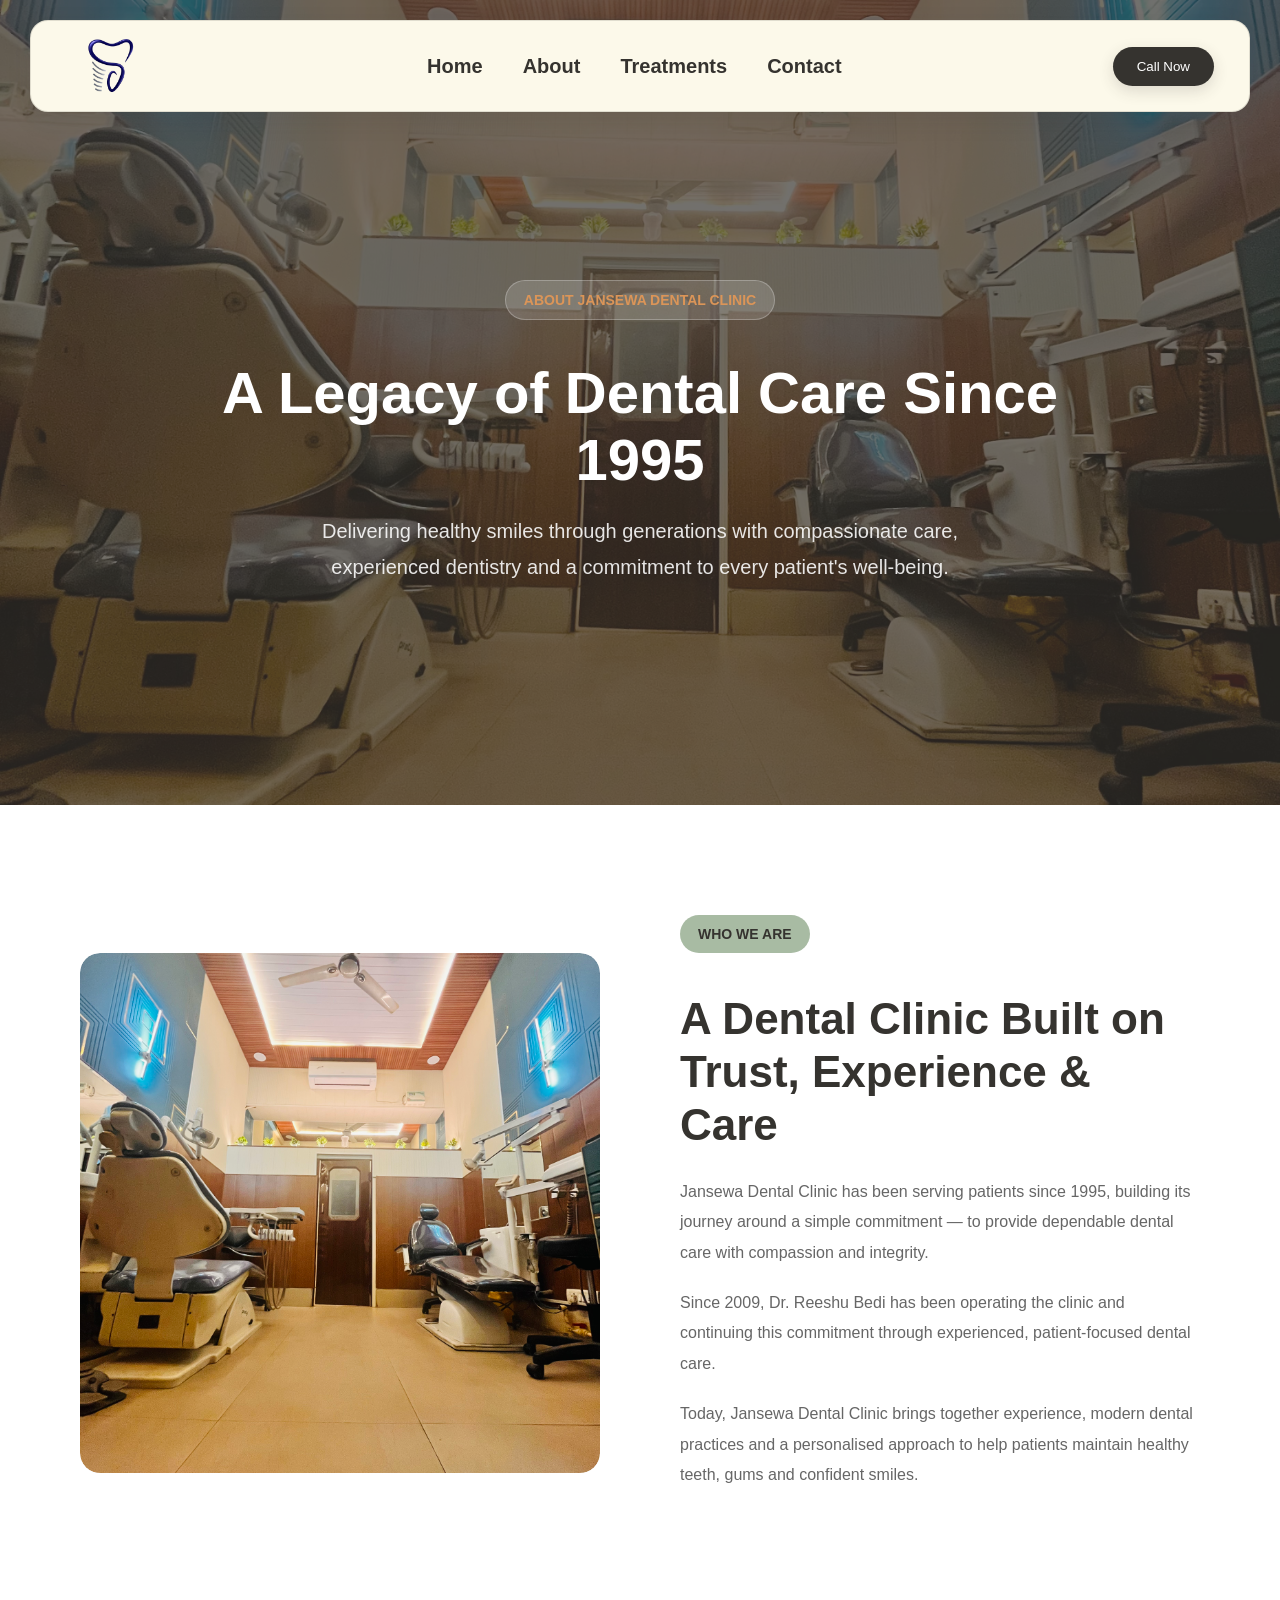
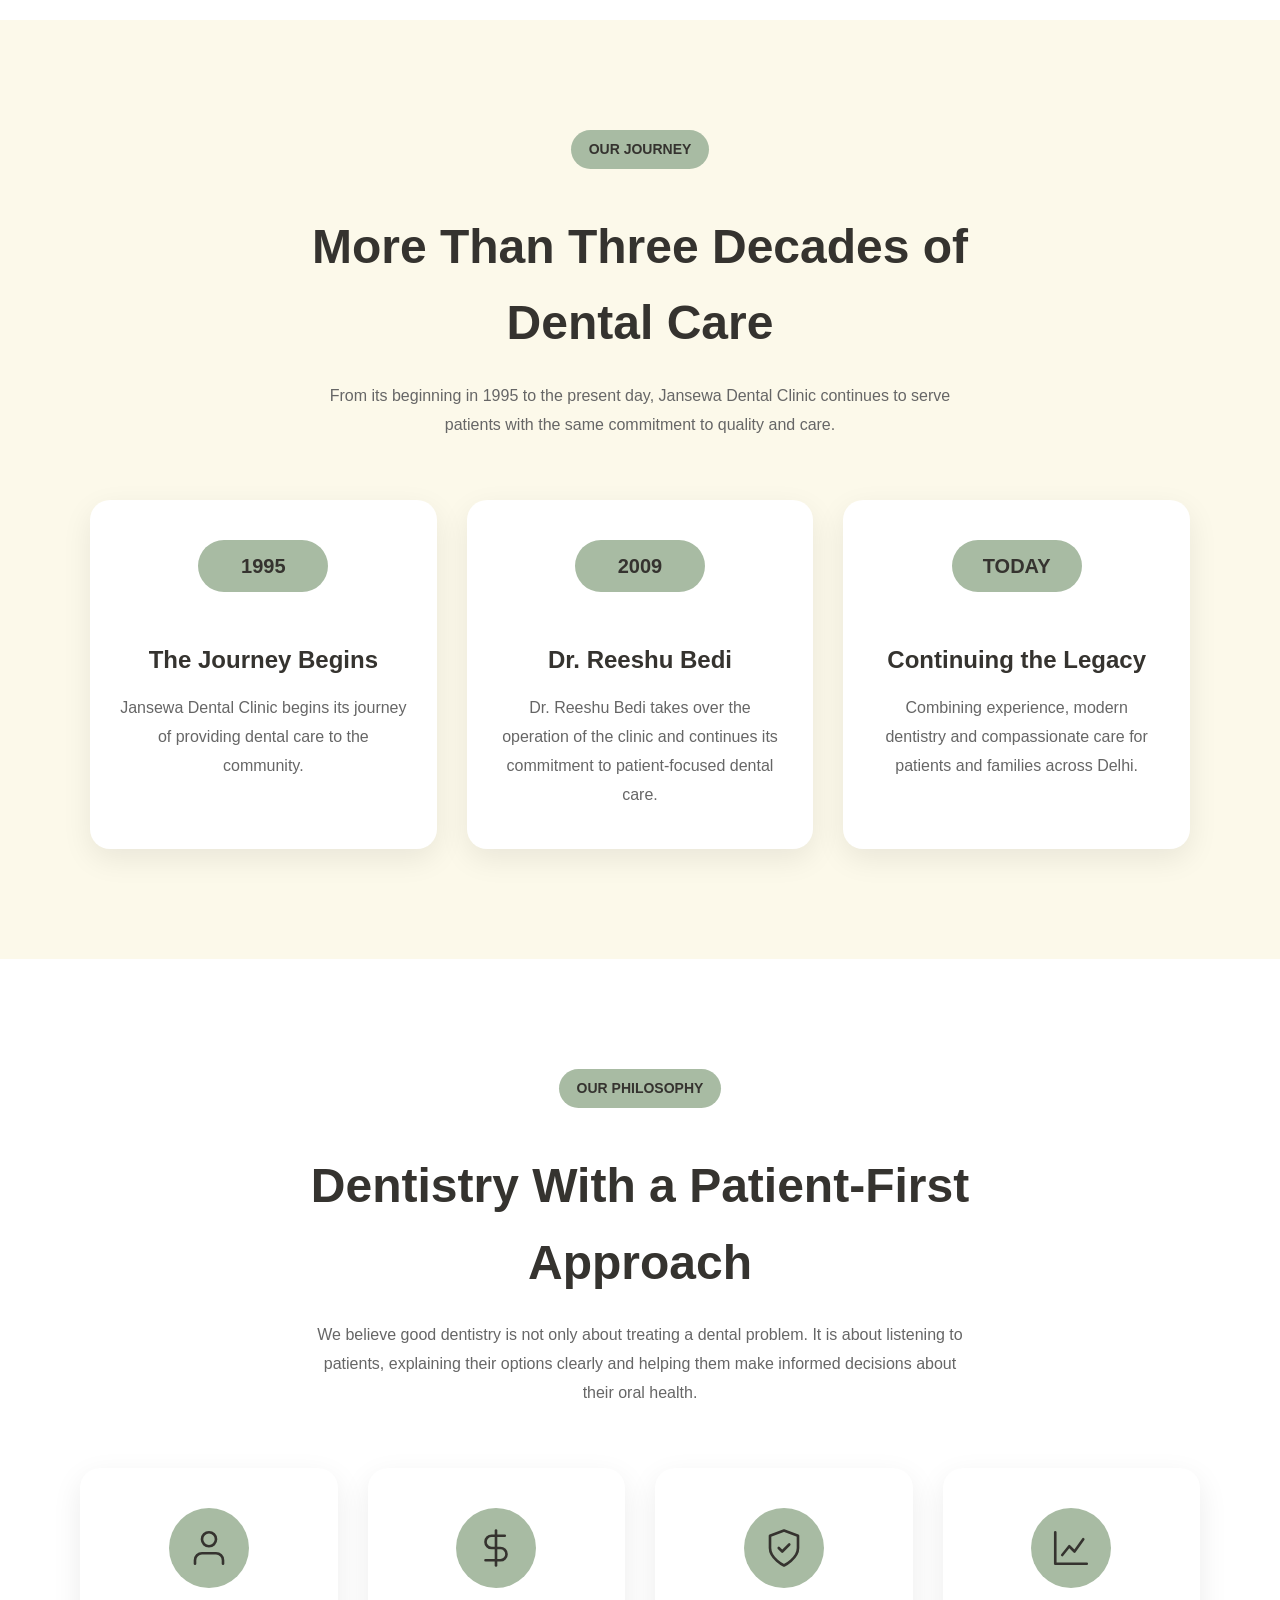
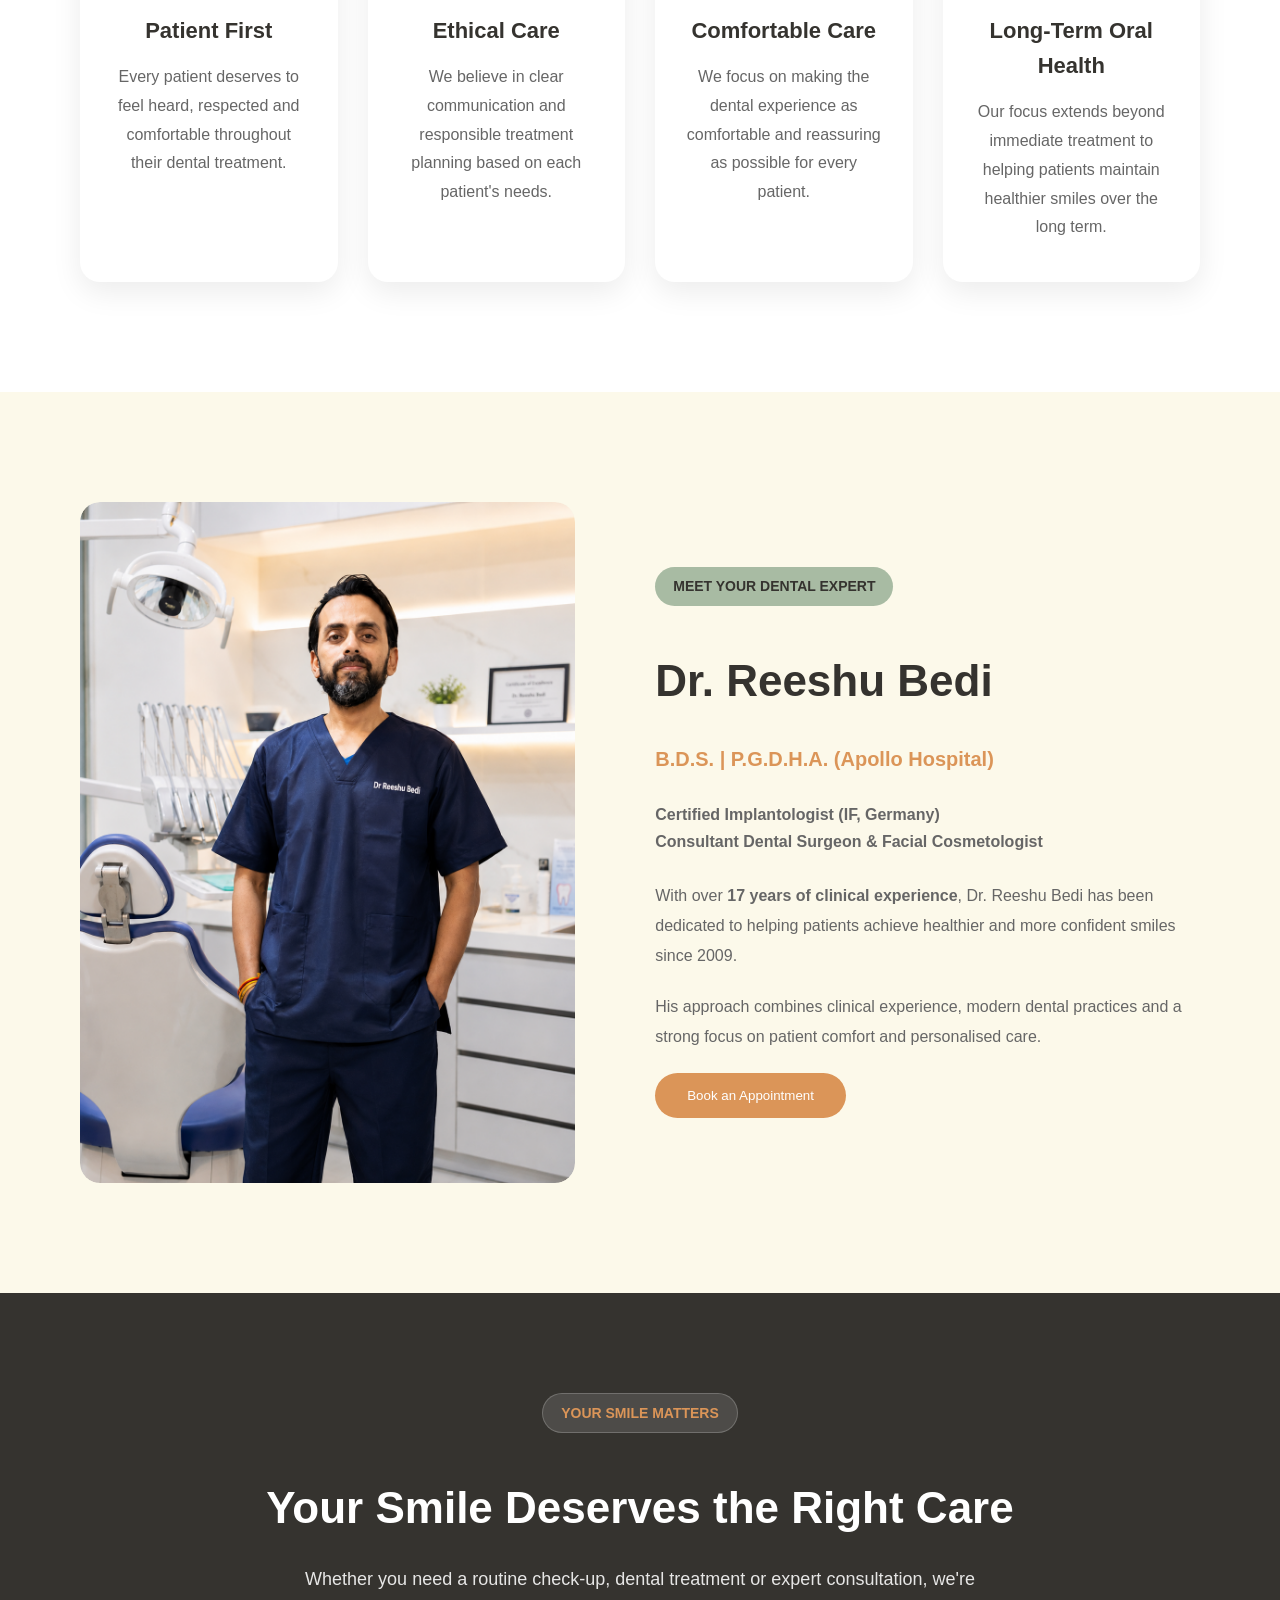
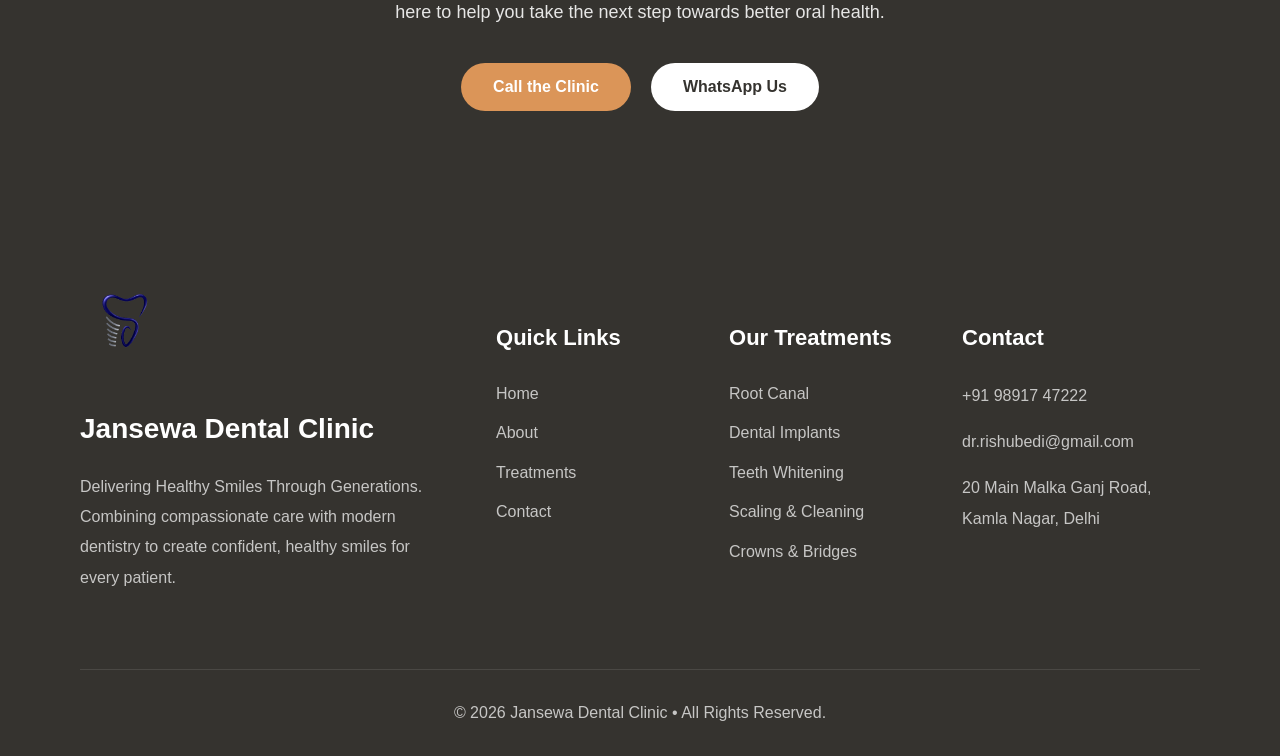
==== commit a3c4f7bf: "Complete appointment form" ====
--- a/about.html
+++ b/about.html
@@ -247,7 +247,7 @@
                         height="42"
                         viewBox="0 0 24 24"
                         fill="none"
-                        stroke="#1b365d"
+                        stroke="var(--primary)"
                         stroke-width="1.5"
                         stroke-linecap="round"
                         stroke-linejoin="round">
@@ -283,7 +283,7 @@
                         height="42"
                         viewBox="0 0 24 24"
                         fill="none"
-                        stroke="#1b365d"
+                        stroke="var(--primary)"
                         stroke-width="1.5"
                         stroke-linecap="round"
                         stroke-linejoin="round">
@@ -319,7 +319,7 @@
                         height="42"
                         viewBox="0 0 24 24"
                         fill="none"
-                        stroke="#1b365d"
+                        stroke="var(--primary)"
                         stroke-width="1.5"
                         stroke-linecap="round"
                         stroke-linejoin="round">
@@ -355,7 +355,7 @@
                         height="42"
                         viewBox="0 0 24 24"
                         fill="none"
-                        stroke="#1b365d"
+                        stroke="var(--primary)"
                         stroke-width="1.5"
                         stroke-linecap="round"
                         stroke-linejoin="round">
--- a/style.css
+++ b/style.css
@@ -2,9 +2,10 @@
 
 :root{
     --primary:#35332F;
-    --sage:#A8B5A0;
-    --brown:#B79A7A;
-    --ivory:#F7F3EA;
+    --clay:#DB9558;
+    --sage:#97A87A;
+    --sage-light:#A8BBA3;
+    --ivory:#FCF9EA;
     --offwhite:#FCFCFA;
     --white:#FFFFFF;
     --text:#666666;
@@ -14,7 +15,7 @@
 
 body{
     margin:0;
-    background:#f5f7fa;
+    background:var(--offwhite);
     font-family: "Inter", sans-serif;
     line-height:1.6;
     scroll-behavior: smooth;
@@ -23,47 +24,33 @@
 /* ================= NAVIGATION ================= */
 
 nav{
-
     position:fixed;
-
     top:20px;
-
     left:30px;
-
     right:30px;
-
     z-index:1000;
 
     display:flex;
-
     justify-content:space-between;
-
     align-items:center;
 
     padding:15px 35px;
 
-    background:rgba(255,255,255,.15);
-
-    backdrop-filter:blur(12px);
-
-    -webkit-backdrop-filter:blur(12px);
-
-    border:1px solid rgba(255,255,255,.25);
-
+    background:var(--ivory);
+    border:1px solid rgba(53,51,47,.14);
     border-radius:18px;
 
+    box-shadow:0 8px 25px rgba(53,51,47,.10);
+
     transition:.35s;
 }
 
+
 nav.scrolled{
 
-    background:rgba(255,255,255,.97);
-
-    box-shadow:0 10px 30px rgba(0,0,0,.15);
-
-    backdrop-filter:blur(18px);
-
-    -webkit-backdrop-filter:blur(18px);
+    background:var(--offwhite);
+
+    box-shadow:0 10px 30px rgba(53,51,47,.14);
 
 }
 
@@ -80,14 +67,13 @@
     gap:40px;
 
 }
-
 nav a{
 
     text-decoration:none;
 
-    color:#35332F;
-
-    font-weight:bold;
+    color:var(--primary);
+
+    font-weight:600;
 
     font-size:20px;
 
@@ -96,14 +82,14 @@
 }
 
 nav a:hover{
-
-    color:#B79A7A;
-
-}
+    color:var(--clay);
+    transform:translateY(-1px);
+}
+
 
 nav button{
 
-    background:#35332F;
+    background:var(--primary);
 
     color:white;
 
@@ -115,7 +101,7 @@
 
     cursor:pointer;
 
-    box-shadow:0 5px 15px rgba(53,51,47,.25);
+    box-shadow:0 5px 15px rgba(53,51,47,.16);
 
     transition:.3s;
 
@@ -123,9 +109,9 @@
 
 nav button:hover{
 
-    background:#A8B5A0;
-
-    color:#35332F;
+    background:var(--clay);
+
+    color:var(--primary);
 
     transform:translateY(-2px);
 
@@ -248,11 +234,10 @@
 
 .hero-content h2{
 
-    color:#7de4ef;
+    color:var(--sage);
 
     margin-bottom:20px;
 }
-
 .hero-content p{
 
     font-size:20px;
@@ -273,7 +258,7 @@
 
 .hero-content button{
 
-    background:#00a6b2;
+    background:var(--clay);
 
     color:white;
 
@@ -290,7 +275,7 @@
 
 .hero-content button:hover{
 
-    background:#1b365d;
+    background:var(--sage-light);
 
     transform:translateY(-3px);
 
@@ -315,9 +300,10 @@
 
 .hero-form h3{
 
-    color:#1b365d;
+    color:var(--primary);
 
     margin-bottom:20px;
+
 }
 
 .hero-form input{
@@ -328,7 +314,7 @@
 
     margin-bottom:15px;
 
-    border:1px solid #ccc;
+    border:1px solid rgba(53,51,47,.18);
 
     border-radius:8px;
 
@@ -339,9 +325,9 @@
 
     outline:none;
 
-    border-color:#00a6b2;
-
-    box-shadow:0 0 0 3px rgba(0,166,178,.15);
+    border-color:var(--clay);
+
+    box-shadow:0 0 0 3px rgba(219,149,88,.15);
 
 }
 
@@ -349,7 +335,7 @@
 
     width:100%;
 
-    background:#00a6b2;
+    background:var(--clay);
 
     color:white;
 
@@ -376,7 +362,7 @@
 
     text-align:center;
 
-    color:#1b365d;
+    color:var(--primary);
 
     margin-bottom:40px;
 }
@@ -429,19 +415,18 @@
     justify-content:center;
     align-items:center;
 
-    background:#f2fcfd;
+    background:var(--sage-light);
 
     border-radius:50%;
 
     font-size:42px;
 
-    color:#00a6b2;
+    color:var(--primary);
 
     transition:.35s;
 
 }
 
-
 .treatment-card:hover .treatment-icon{
 
     transform:scale(1.15);
@@ -451,7 +436,7 @@
 
 .treatment-card h3{
 
-    color:#1b365d;
+    color:var(--primary);
 
     margin-bottom:15px;
 
@@ -461,7 +446,7 @@
 
 .treatment-card p{
 
-    color:#666;
+    color:var(--text);
 
     line-height:1.8;
 
@@ -473,7 +458,7 @@
 
     text-decoration:none;
 
-    color:#00a6b2;
+    color:var(--clay);
 
     font-weight:bold;
 
@@ -483,7 +468,7 @@
 
 .treatment-card:hover a{
 
-    color:#1b365d;
+    color:var(--clay);
 
 }
 
@@ -501,10 +486,9 @@
 
     padding:110px 80px;
 
-    background:#f7fbfd;
-
-}
-
+    background:var(--ivory);
+
+}
 .doctor-image{
 
     overflow:hidden;
@@ -529,7 +513,7 @@
 
     font-size:46px;
 
-    color:#1b365d;
+    color:var(--primary);
 
     margin:15px 0 5px;
 
@@ -537,7 +521,7 @@
 
 .doctor-content button{
 
-    background:#00a6b2;
+    background:var(--clay);
 
     color:white;
 
@@ -555,7 +539,7 @@
 
 .doctor-content button:hover{
 
-    background:#1b365d;
+    background:var(--clay);
 
 }
 
@@ -563,7 +547,7 @@
 
 .doctor-content h4{
 
-    color:#00a6b2;
+    color:var(--clay);
 
     font-size:22px;
 
@@ -573,7 +557,7 @@
 
 .doctor-content h5{
 
-    color:#1b365d;
+    color:var(--primary);
 
     font-size:18px;
 
@@ -591,9 +575,9 @@
 
     padding-left:25px;
 
-    border-left:5px solid #00a6b2;
-
-    color:#1b365d;
+    border-left:5px solid var(--clay);
+
+    color:var(--primary);
 
     font-size:24px;
 
@@ -605,7 +589,7 @@
 
 .doctor-content p{
 
-    color:#666;
+    color:var(--text);
 
     line-height:2;
 
@@ -649,7 +633,7 @@
 
 .stat-box h3{
 
-    color:#00a6b2;
+    color:var(--clay);
 
     font-size:30px;
 
@@ -659,7 +643,7 @@
 
 .stat-box span{
 
-    color:#666;
+    color:var(--text);
 
     font-size:14px;
 
@@ -667,7 +651,7 @@
 
 .doctor-quote{
 
-    background:#f7fbfd;
+    background:var(--ivory);
 
     padding:30px;
 
@@ -677,7 +661,7 @@
 
     line-height:1.8;
 
-    color:#1b365d;
+    color:var(--primary);
 
     font-style:italic;
 
@@ -689,8 +673,7 @@
 
     margin-top:15px;
 
-    color:#00a6b2;
-
+    color:var(--clay);
 }
 
 .doctor-points{
@@ -705,7 +688,7 @@
 
     font-weight:600;
 
-    color:#1b365d;
+    color:var(--primary);
 
 }
 
@@ -748,16 +731,15 @@
     transition:.5s;
 
 }
-
 .section-tag{
 
     display:inline-block;
 
     padding:8px 18px;
 
-    background:#eaf9fb;
-
-    color:#00a6b2;
+    background:var(--sage-light);
+
+    color:var(--primary);
 
     border-radius:30px;
 
@@ -779,7 +761,7 @@
 
     font-size:44px;
 
-    color:#1b365d;
+    color:var(--primary);
 
     margin-bottom:25px;
 
@@ -787,7 +769,7 @@
 
 .about-content p{
 
-    color:#666;
+    color:var(--text);
 
     line-height:1.9;
 
@@ -807,13 +789,11 @@
 
     font-weight:600;
 
-    color:#1b365d;
-
-}
-
+    color:var(--primary);
+}
 .about-content button{
 
-    background:#00a6b2;
+    background:var(--clay);
 
     color:white;
 
@@ -831,7 +811,7 @@
 
 .about-content button:hover{
 
-    background:#1b365d;
+    background:var(--clay);
 
 }
 
@@ -841,7 +821,7 @@
 
     padding:110px 80px;
 
-    background:#f7fbfd;
+    background:var(--ivory);
 
 }
 
@@ -859,7 +839,7 @@
 
     font-size:42px;
 
-    color:#1b365d;
+    color:var(--primary);
 
     margin:20px 0;
 
@@ -867,7 +847,7 @@
 
 .section-heading p{
 
-    color:#666;
+    color:var(--text);
 
     line-height:1.8;
 
@@ -904,7 +884,6 @@
     transform:translateY(-10px);
 
 }
-
 .choose-icon{
 
     width:90px;
@@ -919,7 +898,7 @@
 
     align-items:center;
 
-    background:#f2fcfd;
+    background:var(--sage-light);
 
     border-radius:50%;
 
@@ -935,7 +914,7 @@
 
 .choose-card h3{
 
-    color:#1b365d;
+    color:var(--primary);
 
     margin-bottom:15px;
 
@@ -943,7 +922,7 @@
 
 .choose-card p{
 
-    color:#666;
+    color:var(--text);
 
     line-height:1.7;
 
@@ -978,11 +957,11 @@
 
     padding:12px 22px;
 
-    background:#fff7e6;
+    background:rgba(219,149,88,.12);
 
     border-radius:50px;
 
-    border:1px solid #ffe39b;
+    border:1px solid rgba(219,149,88,.35);
 
     margin:25px auto;
 
@@ -990,7 +969,7 @@
 
 .google-rating span{
 
-    color:#1b365d;
+    color:var(--primary);
 
     font-size:18px;
 
@@ -1022,7 +1001,7 @@
 
 .testimonial-card{
 
-    background:#ffffff;
+    background:var(--white);
 
     padding:35px;
 
@@ -1062,7 +1041,7 @@
 
     height:100%;
 
-    background:#00a6b2;
+    background:var(--clay);
 
 }
 
@@ -1070,7 +1049,7 @@
 
     font-size:24px;
 
-    color:#f5b301;
+    color:var(--clay);
 
     margin-bottom:20px;
 
@@ -1080,7 +1059,7 @@
 
 .testimonial-card p{
 
-    color:#666;
+    color:var(--text);
 
     line-height:1.9;
 
@@ -1094,7 +1073,7 @@
 
     display:inline-block;
 
-    color:#00a6b2;
+    color:var(--clay);
 
     font-weight:bold;
 
@@ -1108,7 +1087,7 @@
 
     padding:110px 80px;
 
-    background:#f7fbfd;
+    background:var(--ivory);
 
 }
 
@@ -1156,7 +1135,7 @@
 
 .contact-box h3{
 
-    color:#1b365d;
+    color:var(--primary);
 
     margin-bottom:12px;
 
@@ -1166,7 +1145,7 @@
 
 .contact-box p{
 
-    color:#666;
+    color:var(--text);
 
     line-height:1.8;
 
@@ -1198,7 +1177,7 @@
 
 .contact-box a{
 
-    color:#00a6b2;
+    color:var(--clay);
 
     text-decoration:none;
 
@@ -1210,7 +1189,7 @@
 
 .contact-box a:hover{
 
-    color:#1b365d;
+    color:var(--clay);
 
 }
 
@@ -1218,7 +1197,7 @@
 
 .footer{
 
-    background:#0f223d;
+    background:var(--primary);
 
     color:white;
 
@@ -1254,7 +1233,7 @@
 
 .footer-about p{
 
-    color:#cfd7e2;
+    color:rgba(255,255,255,.72);
 
     line-height:1.9;
 
@@ -1279,7 +1258,7 @@
 
 .footer-links a{
 
-    color:#cfd7e2;
+    color:rgba(255,255,255,.72);
 
     text-decoration:none;
 
@@ -1291,13 +1270,13 @@
 
 .footer-links a:hover{
 
-    color:#00a6b2;
+    color:var(--clay);
 
 }
 
 .footer-contact p{
 
-    color:#cfd7e2;
+    color:rgba(255,255,255,.72);
 
     line-height:1.9;
 
@@ -1313,7 +1292,7 @@
 
     text-align:center;
 
-    color:#9ca8b8;
+    color:rgba(255,255,255,.72);
 
 }
 
@@ -1358,7 +1337,7 @@
 
     inset:0;
 
-    background:rgba(15,34,61,.68);
+    background:rgba(53,51,47,.68)
 
 }
 
@@ -1380,7 +1359,7 @@
 
     background:rgba(255,255,255,.15);
 
-    color:#7de4ef;
+    color:var(--clay);
 
     border:1px solid rgba(255,255,255,.25);
 
@@ -1408,7 +1387,7 @@
 
     line-height:1.8;
 
-    color:#eef5f8;
+    color:rgba(255,255,255,.88);
 
 }
 
@@ -1467,7 +1446,7 @@
 
     line-height:1.2;
 
-    color:#1b365d;
+    color:var(--primary);
 
     margin:20px 0 25px;
 
@@ -1476,7 +1455,7 @@
 
 .about-story-content p{
 
-    color:#666;
+    color:var(--text);
 
     line-height:1.9;
 
@@ -1484,14 +1463,13 @@
 
 }
 
-
 /* ================= OUR JOURNEY ================= */
 
 .about-journey{
 
     padding:110px 80px;
 
-    background:#f7fbfd;
+    background:var(--ivory);
 
 }
 
@@ -1553,9 +1531,9 @@
 
     border-radius:30px;
 
-    background:#eaf9fb;
-
-    color:#00a6b2;
+    background:var(--sage-light);
+
+    color:var(--primary);
 
     font-size:20px;
 
@@ -1566,7 +1544,7 @@
 
 .journey-card h3{
 
-    color:#1b365d;
+    color:var(--primary);
 
     font-size:24px;
 
@@ -1577,7 +1555,7 @@
 
 .journey-card p{
 
-    color:#666;
+    color:var(--text);
 
     line-height:1.8;
 
@@ -1610,7 +1588,7 @@
 
 .philosophy-card{
 
-    background:#ffffff;
+    background:var(--white);
 
     border-radius:20px;
 
@@ -1648,7 +1626,7 @@
 
     justify-content:center;
 
-    background:#f2fcfd;
+    background:var(--sage-light);
 
     border-radius:50%;
 
@@ -1657,7 +1635,7 @@
 
 .philosophy-card h3{
 
-    color:#1b365d;
+    color:var(--primary);
 
     font-size:22px;
 
@@ -1668,7 +1646,7 @@
 
 .philosophy-card p{
 
-    color:#666;
+    color:var(--text);
 
     line-height:1.8;
 
@@ -1691,7 +1669,7 @@
 
     padding:110px 80px;
 
-    background:#f7fbfd;
+    background:var(--ivory);
 
 }
 
@@ -1726,16 +1704,15 @@
 
     font-size:44px;
 
-    color:#1b365d;
+    color:var(--primary);
 
     margin:20px 0 10px;
 
 }
 
-
 .about-doctor-content h4{
 
-    color:#00a6b2;
+    color:var(--clay);
 
     font-size:20px;
 
@@ -1746,7 +1723,7 @@
 
 .about-doctor-content h5{
 
-    color:#555;
+    color:var(--text);
 
     font-size:16px;
 
@@ -1759,7 +1736,7 @@
 
 .about-doctor-content p{
 
-    color:#666;
+    color:var(--text);
 
     line-height:1.9;
 
@@ -1770,7 +1747,7 @@
 
 .about-doctor-content button{
 
-    background:#00a6b2;
+    background:var(--clay);
 
     color:white;
 
@@ -1789,7 +1766,7 @@
 
 .about-doctor-content button:hover{
 
-    background:#1b365d;
+    background:var(--clay);
 
     transform:translateY(-2px);
 
@@ -1802,7 +1779,7 @@
 
     padding:100px 80px;
 
-    background:#1b365d;
+    background:var(--primary);
 
     text-align:center;
 
@@ -1822,7 +1799,7 @@
 
     background:rgba(255,255,255,.12);
 
-    color:#7de4ef;
+    color:var(--clay);
 
     border:1px solid rgba(255,255,255,.2);
 
@@ -1842,7 +1819,7 @@
 
 .about-cta p{
 
-    color:#dce6ef;
+    color:rgba(255,255,255,.88);
 
     font-size:18px;
 
@@ -1868,7 +1845,7 @@
 
 .about-cta-buttons button{
 
-    background:#00a6b2;
+    background:var(--clay);
 
     color:white;
 
@@ -1888,12 +1865,11 @@
 
 }
 
-
 .about-cta-buttons button:hover{
 
     background:white;
 
-    color:#1b365d;
+    color:var(--primary);
 
     transform:translateY(-2px);
 
@@ -1904,14 +1880,14 @@
 
     background:white;
 
-    color:#1b365d;
+    color:var(--primary);
 
 }
 
 
 .about-cta-buttons .cta-secondary:hover{
 
-    background:#00a6b2;
+    background:var(--clay);
 
     color:white;
 
@@ -1969,12 +1945,11 @@
 
 }
 
-
 .treatments-page-content .section-tag{
 
     background:rgba(255,255,255,.15);
 
-    color:#7de4ef;
+    color:var(--clay);
 
     border:1px solid rgba(255,255,255,.25);
 
@@ -1994,7 +1969,7 @@
 
 .treatments-page-content h1 span{
 
-    color:#7de4ef;
+    color:var(--sage);
 
 }
 
@@ -2009,7 +1984,7 @@
 
     line-height:1.8;
 
-    color:#eef5f8;
+    color:rgba(255,255,255,.88);
 
 }
 
@@ -2029,7 +2004,7 @@
 
 .treatments-hero-buttons button{
 
-    background:#00a6b2;
+    background:var(--clay);
 
     color:white;
 
@@ -2054,7 +2029,7 @@
 
     background:white;
 
-    color:#1b365d;
+    color:var(--primary);
 
     transform:translateY(-2px);
 
@@ -2065,14 +2040,14 @@
 
     background:white;
 
-    color:#1b365d;
+    color:var(--primary);
 
 }
 
 
 .treatments-hero-buttons .hero-secondary:hover{
 
-    background:#00a6b2;
+    background:var(--clay);
 
     color:white;
 
@@ -2094,10 +2069,9 @@
 
     padding:110px 80px;
 
-    background:#F7F3EA;
-
-}
-
+    background:var(--ivory);
+
+}
 
 .aligners-image{
 
@@ -2128,7 +2102,7 @@
 
     justify-content:center;
 
-    background:#FCFCFA;
+    background:var(--offwhite);
 
     border-radius:28px;
 
@@ -2151,9 +2125,9 @@
 
     justify-content:center;
 
-    background:#ffffff;
-
-    border:1px solid #d9dfd6;
+    background:var(--white);
+
+    border:1px solid rgba(53,51,47,.12);
 
     border-radius:50%;
 
@@ -2161,7 +2135,6 @@
 
 }
 
-
 .scan-label{
 
     margin-top:22px;
@@ -2170,9 +2143,9 @@
 
     border-radius:30px;
 
-    background:#edf2eb;
-
-    color:#6d8067;
+    background:var(--sage-light);
+
+    color:var(--primary);
 
     font-size:13px;
 
@@ -2209,7 +2182,7 @@
 
     height:55px;
 
-    border:2px solid #b9c8b4;
+    border:2px solid rgba(151,168,122,.45);
 
     background:rgba(168,181,160,.12);
 
@@ -2247,7 +2220,7 @@
 
     line-height:1.15;
 
-    color:#35332F;
+    color:var(--primary);
 
     margin:20px 0;
 
@@ -2266,7 +2239,7 @@
 
     margin-top:18px;
 
-    background:#B79A7A;
+    background:var(--clay);
 
     border-radius:10px;
 
@@ -2275,7 +2248,7 @@
 
 .aligners-intro{
 
-    color:#666;
+    color:var(--text);
 
     font-size:18px;
 
@@ -2322,7 +2295,7 @@
 
     justify-content:center;
 
-    background:#ffffff;
+    background:var(--white);
 
     border-radius:14px;
 
@@ -2333,7 +2306,7 @@
 
 .aligners-feature h3{
 
-    color:#35332F;
+    color:var(--primary);
 
     font-size:20px;
 
@@ -2341,10 +2314,9 @@
 
 }
 
-
 .aligners-feature p{
 
-    color:#666;
+    color:var(--text);
 
     line-height:1.7;
 
@@ -2352,12 +2324,11 @@
 
 }
 
-
 .aligners-button{
 
-    background:#35332F;
-
-    color:#ffffff;
+    background:var(--primary);
+
+    color:var(--white);
 
     border:none;
 
@@ -2378,9 +2349,9 @@
 
 .aligners-button:hover{
 
-    background:#A8B5A0;
-
-    color:#35332F;
+    background:var(--sage-light);
+
+    color:var(--primary);
 
     transform:translateY(-2px);
 
@@ -2402,7 +2373,7 @@
 
     padding:110px 80px;
 
-    background:#FCFCFA;
+    background:var(--offwhite);
 
 }
 
@@ -2420,7 +2391,7 @@
 
     line-height:1.2;
 
-    color:#35332F;
+    color:var(--primary);
 
     margin:20px 0 25px;
 
@@ -2429,7 +2400,7 @@
 
 .digital-intro{
 
-    color:#666;
+    color:var(--text);
 
     font-size:18px;
 
@@ -2474,18 +2445,18 @@
 
     justify-content:center;
 
-    background:#F7F3EA;
+    background:var(--ivory);
 
     border-radius:16px;
 
-    border:1px solid #e4ddd1;
+    border:1px solid rgba(53,51,47,.12);
 
 }
 
 
 .digital-feature h3{
 
-    color:#35332F;
+    color:var(--primary);
 
     font-size:20px;
 
@@ -2496,7 +2467,7 @@
 
 .digital-feature p{
 
-    color:#666;
+    color:var(--text);
 
     line-height:1.7;
 
@@ -2515,7 +2486,6 @@
 
 }
 
-
 .digital-visual-card{
 
     position:relative;
@@ -2534,7 +2504,7 @@
 
     justify-content:center;
 
-    background:#F7F3EA;
+    background:var(--ivory);
 
     border-radius:30px;
 
@@ -2544,7 +2514,6 @@
 
 }
 
-
 .digital-circle{
 
     position:absolute;
@@ -2599,7 +2568,7 @@
 
     justify-content:center;
 
-    background:#FFFFFF;
+    background:var(--white);
 
     border-radius:50%;
 
@@ -2620,9 +2589,9 @@
 
     border-radius:30px;
 
-    background:#A8B5A0;
-
-    color:#35332F;
+    background:var(--sage-light);
+
+    color:var(--primary);
 
     font-size:13px;
 
@@ -2652,13 +2621,13 @@
 
     padding:7px 13px;
 
-    background:#FFFFFF;
-
-    border:1px solid #ddd7ca;
+    background:var(--white);
+
+    border:1px solid rgba(53,51,47,.12);
 
     border-radius:20px;
 
-    color:#6b665f;
+    color:var(--text);
 
     font-size:11px;
 
@@ -2676,7 +2645,7 @@
 
     padding:110px 80px;
 
-    background:#F7F3EA;
+    background:var(--ivory);
 
 }
 
@@ -2690,14 +2659,14 @@
 
 .scan-comparison .section-heading h2{
 
-    color:#35332F;
+    color:var(--primary);
 
 }
 
 
 .scan-comparison .section-heading p{
 
-    color:#666;
+    color:var(--text);
 
 }
 
@@ -2723,7 +2692,7 @@
 
 .comparison-card{
 
-    background:#FFFFFF;
+    background:var(--white);
 
     border-radius:26px;
 
@@ -2766,18 +2735,18 @@
 
 .traditional-badge{
 
-    background:#eee9e1;
-
-    color:#746b60;
+    background:var(--sage-light);
+
+    color:var(--primary);
 
 }
 
 
 .digital-badge{
 
-    background:#e8efe6;
-
-    color:#677661;
+    background:var(--sage-light);
+
+    color:var(--primary);
 
 }
 
@@ -2805,14 +2774,14 @@
 
 .traditional-visual{
 
-    background:#f3efe8;
+    background:var(--ivory);
 
 }
 
 
 .digital-visual{
 
-    background:#eef3eb;
+    background:var(--sage-light);
 
 }
 
@@ -2821,7 +2790,7 @@
 
     font-size:25px;
 
-    color:#35332F;
+    color:var(--primary);
 
     margin-bottom:15px;
 
@@ -2830,7 +2799,7 @@
 
 .comparison-card > p{
 
-    color:#666;
+    color:var(--text);
 
     line-height:1.8;
 
@@ -2856,7 +2825,7 @@
 
     gap:10px;
 
-    color:#555;
+    color:var(--text);
 
     font-size:15px;
 
@@ -2886,18 +2855,18 @@
 
 .traditional-card .comparison-symbol{
 
-    background:#eee9e1;
-
-    color:#897d6e;
+    background:var(--sage-light);
+
+    color:var(--primary);
 
 }
 
 
 .digital-card .comparison-symbol{
 
-    background:#e2ecdf;
-
-    color:#708069;
+    background:var(--sage-light);
+
+    color:var(--primary);
 
 }
 
@@ -2920,9 +2889,9 @@
 
     border-radius:50%;
 
-    background:#35332F;
-
-    color:#FFFFFF;
+    background:var(--primary);
+
+    color:var(--white);
 
     font-size:13px;
 
@@ -2933,7 +2902,6 @@
     box-shadow:0 8px 20px rgba(0,0,0,.15);
 
     z-index:2;
-
 }
 
 
@@ -2965,9 +2933,9 @@
 
     height:58px;
 
-    background:#d9c8ad;
-
-    border:2px solid #ad9778;
+    background:var(--clay);
+
+    border:2px solid rgba(53,51,47,.35);
 
     border-radius:50% 50% 45% 45%;
 
@@ -2990,7 +2958,7 @@
 
     height:30px;
 
-    background:#eadfd0;
+    background:var(--ivory);
 
     border-radius:50%;
 
@@ -3011,7 +2979,7 @@
 
     height:22px;
 
-    background:#f0e4d6;
+    background:var(--ivory);
 
     border-radius:50%;
 
@@ -3032,15 +3000,14 @@
 
     height:55px;
 
-    background:#c7b69a;
-
-    border:2px solid #ad9778;
+    background:var(--clay);
+
+    border:2px solid rgba(53,51,47,.35);
 
     border-radius:12px 12px 18px 18px;
 
 }
 
-
 /* ================= DIGITAL SCANNER VISUAL ================= */
 
 
@@ -3069,9 +3036,9 @@
 
     height:67px;
 
-    background:#ffffff;
-
-    border:2px solid #c4cfc0;
+    background:var(--white);
+
+    border:2px solid rgba(53,51,47,.18);
 
     border-radius:24px 24px 16px 16px;
 
@@ -3096,9 +3063,9 @@
 
     border-radius:50%;
 
-    background:#A8B5A0;
-
-    border:4px solid #e8eee5;
+    background:var(--sage-light);
+
+    border:4px solid var(--ivory);
 
 }
 
@@ -3115,7 +3082,7 @@
 
     height:45px;
 
-    background:#dbe4d8;
+    background:var(--sage-light);
 
     border-radius:8px;
 
@@ -3134,9 +3101,9 @@
 
     height:92px;
 
-    background:#ffffff;
-
-    border:2px solid #c4cfc0;
+    background:var(--white);
+
+    border:2px solid rgba(53,51,47,.18);
 
     border-radius:15px 15px 24px 24px;
 
@@ -3144,7 +3111,6 @@
 
 }
 
-
 .scanner-button{
 
     position:absolute;
@@ -3161,10 +3127,9 @@
 
     border-radius:50%;
 
-    background:#B79A7A;
-
-}
-
+    background:var(--clay);
+
+}
 
 .scan-waves{
 
@@ -3232,11 +3197,11 @@
 
     text-align:center;
 
-    background:#FFFFFF;
+    background:var(--white);
 
     border-radius:18px;
 
-    color:#666;
+    color:var(--text);
 
     line-height:1.8;
 
@@ -3244,18 +3209,19 @@
 
 }
 
-
 .comparison-note strong{
 
-    color:#35332F;
-
-}
-
+    color:var(--primary);
+
+}
 /* ================= SMILE TRANSFORMATIONS ================= */
 
 .smile-transformations{
+
     padding:110px 80px;
-    background:#FCFCFA;
+
+    background:var(--offwhite);
+
 }
 
 .smile-gallery{
@@ -3267,7 +3233,7 @@
 }
 
 .smile-case{
-    background:#FFFFFF;
+    background:var(--white);
     border-radius:24px;
     overflow:hidden;
     box-shadow:0 15px 40px rgba(0,0,0,.08);
@@ -3281,7 +3247,7 @@
 
 .smile-image{
     width:100%;
-    background:#F7F3EA;
+    background:var(--ivory);
     overflow:hidden;
 }
 
@@ -3299,8 +3265,8 @@
     display:inline-block;
     padding:7px 14px;
     border-radius:30px;
-    background:#EDF2EB;
-    color:#6D8067;
+    background:var(--sage-light);
+    color:var(--primary);
     font-size:12px;
     font-weight:700;
     letter-spacing:1px;
@@ -3308,27 +3274,27 @@
 }
 
 .smile-case-content h3{
-    color:#35332F;
+    color:var(--primary);
     font-size:25px;
     line-height:1.3;
     margin:0 0 12px;
 }
 
 .smile-case-content p{
-    color:#666;
+    color:var(--text);
     line-height:1.8;
     margin:0 0 20px;
 }
 
 .smile-case-content a{
-    color:#B79A7A;
+    color:var(--clay);
     text-decoration:none;
     font-weight:700;
     transition:.3s;
 }
 
 .smile-case-content a:hover{
-    color:#35332F;
+    color:var(--primary);
 }
 
 .smile-disclaimer{
@@ -3336,22 +3302,22 @@
     margin:40px auto 0;
     padding:18px 24px;
     text-align:center;
-    background:#F7F3EA;
-    border:1px solid #E5DDD2;
+    background:var(--ivory);
+    border:1px solid rgba(53,51,47,.12);
     border-radius:16px;
-    color:#666;
+    color:var(--text);
     line-height:1.7;
 }
 
 .smile-disclaimer strong{
-    color:#35332F;
+    color:var(--primary);
 }
 
 /* ================= ALL DENTAL TREATMENTS ================= */
 
 .all-treatments{
     padding:110px 80px;
-    background:#F7F3EA;
+    background:var(--ivory);
 }
 
 .all-treatments .section-heading{
@@ -3361,14 +3327,14 @@
 }
 
 .all-treatments .section-heading h2{
-    color:#35332F;
+    color:var(--primary);
     font-size:46px;
     line-height:1.2;
     margin:20px 0;
 }
 
 .all-treatments .section-heading p{
-    color:#666;
+    color:var(--text);
     font-size:18px;
     line-height:1.8;
     margin:0 auto;
@@ -3384,10 +3350,10 @@
 
 .treatment-category{
     position:relative;
-    background:#FFFFFF;
+    background:var(--white);
     padding:32px;
     border-radius:22px;
-    border:1px solid #E8E1D6;
+    border:1px solid rgba(53,51,47,.12);
     box-shadow:0 12px 35px rgba(0,0,0,.06);
     transition:.35s;
 }
@@ -3403,13 +3369,13 @@
     display:flex;
     align-items:center;
     justify-content:center;
-    background:#EDF2EB;
+    background:var(--sage-light);
     border-radius:16px;
     margin-bottom:22px;
 }
 
 .treatment-category h3{
-    color:#35332F;
+    color:var(--primary);
     font-size:24px;
     margin:0 0 18px;
 }
@@ -3424,7 +3390,7 @@
     position:relative;
     padding-left:22px;
     margin-bottom:11px;
-    color:#666;
+    color:var(--text);
     line-height:1.6;
 }
 
@@ -3436,19 +3402,18 @@
     width:7px;
     height:7px;
     border-radius:50%;
-    background:#A8B5A0;
-}
-
+    background:var(--sage-light);
+}
 .treatment-category li:last-child{
     margin-bottom:0;
 }
 
 .featured-category{
-    border:1px solid #D6DFD2;
+    border:1px solid rgba(151,168,122,.35);
     background:linear-gradient(
         145deg,
-        #FFFFFF 0%,
-        #F8FAF6 100%
+        var(--white) 0%,
+        var(--offwhite) 100%
     );
 }
 
@@ -3457,8 +3422,8 @@
     margin-top:22px;
     padding:7px 14px;
     border-radius:30px;
-    background:#EDF2EB;
-    color:#6D8067;
+    background:var(--sage-light);
+    color:var(--primary);
     font-size:11px;
     font-weight:700;
     letter-spacing:.9px;
@@ -3472,7 +3437,7 @@
     gap:80px;
     align-items:center;
     padding:110px 80px;
-    background:#FCFCFA;
+    background:var(--offwhite);
 }
 
 .quality-care-content{
@@ -3480,14 +3445,14 @@
 }
 
 .quality-care-content h2{
-    color:#35332F;
+    color:var(--primary);
     font-size:46px;
     line-height:1.2;
     margin:20px 0 25px;
 }
 
 .quality-care-content p{
-    color:#666;
+    color:var(--text);
     font-size:18px;
     line-height:1.85;
     margin:0 0 18px;
@@ -3497,18 +3462,17 @@
     display:inline-block;
     margin-top:18px;
     padding:15px 30px;
-    background:#35332F;
-    color:#FFFFFF;
+    background:var(--primary);
+    color:var(--white);
     text-decoration:none;
     border-radius:30px;
     font-size:16px;
     font-weight:600;
     transition:.3s;
 }
-
 .quality-care-button:hover{
-    background:#A8B5A0;
-    color:#35332F;
+    background:var(--sage-light);
+    color:var(--primary);
     transform:translateY(-2px);
 }
 
@@ -3522,13 +3486,12 @@
     align-items:flex-start;
     gap:20px;
     padding:24px;
-    background:#FFFFFF;
-    border:1px solid #E8E1D6;
+    background:var(--white);
+    border:1px solid rgba(53,51,47,.12);
     border-radius:20px;
     box-shadow:0 10px 28px rgba(0,0,0,.05);
     transition:.3s;
 }
-
 .quality-benefit:hover{
     transform:translateX(5px);
     box-shadow:0 14px 32px rgba(0,0,0,.08);
@@ -3541,18 +3504,18 @@
     display:flex;
     align-items:center;
     justify-content:center;
-    background:#EDF2EB;
+    background:var(--sage-light);
     border-radius:15px;
 }
 
 .quality-benefit h3{
-    color:#35332F;
+    color:var(--primary);
     font-size:19px;
     margin:2px 0 7px;
 }
 
 .quality-benefit p{
-    color:#666;
+    color:var(--text);
     line-height:1.65;
     margin:0;
 }
@@ -3561,7 +3524,7 @@
 
 .treatments-cta{
     padding:100px 80px;
-    background:#35332F;
+    background:var(--primary);
     text-align:center;
 }
 
@@ -3571,13 +3534,13 @@
 }
 
 .treatments-cta .section-tag{
-    background:rgba(168,181,160,.15);
-    color:#A8B5A0;
-    border:1px solid rgba(168,181,160,.25);
+    background:rgba(151,168,122,.15);
+    color:var(--sage-light);
+    border:1px solid rgba(151,168,122,.25);
 }
 
 .treatments-cta h2{
-    color:#FFFFFF;
+    color:var(--white);
     font-size:46px;
     line-height:1.2;
     margin:20px 0;
@@ -3586,7 +3549,7 @@
 .treatments-cta p{
     max-width:720px;
     margin:0 auto;
-    color:#DDD9D2;
+    color:rgba(255,255,255,.88);
     font-size:18px;
     line-height:1.8;
 }
@@ -3610,24 +3573,24 @@
 }
 
 .cta-primary{
-    background:#A8B5A0;
-    color:#35332F;
+    background:var(--sage-light);
+    color:var(--primary);
 }
 
 .cta-primary:hover{
-    background:#FFFFFF;
-    color:#35332F;
+    background:var(--white);
+    color:var(--primary);
     transform:translateY(-2px);
 }
 
 .cta-secondary{
     background:transparent;
-    color:#FFFFFF;
+    color:var(--white);
     border:1px solid rgba(255,255,255,.35);
 }
 
 .cta-secondary:hover{
-    background:#FFFFFF;
-    color:#35332F;
+    background:var(--white);
+    color:var(--primary);
     transform:translateY(-2px);
 }
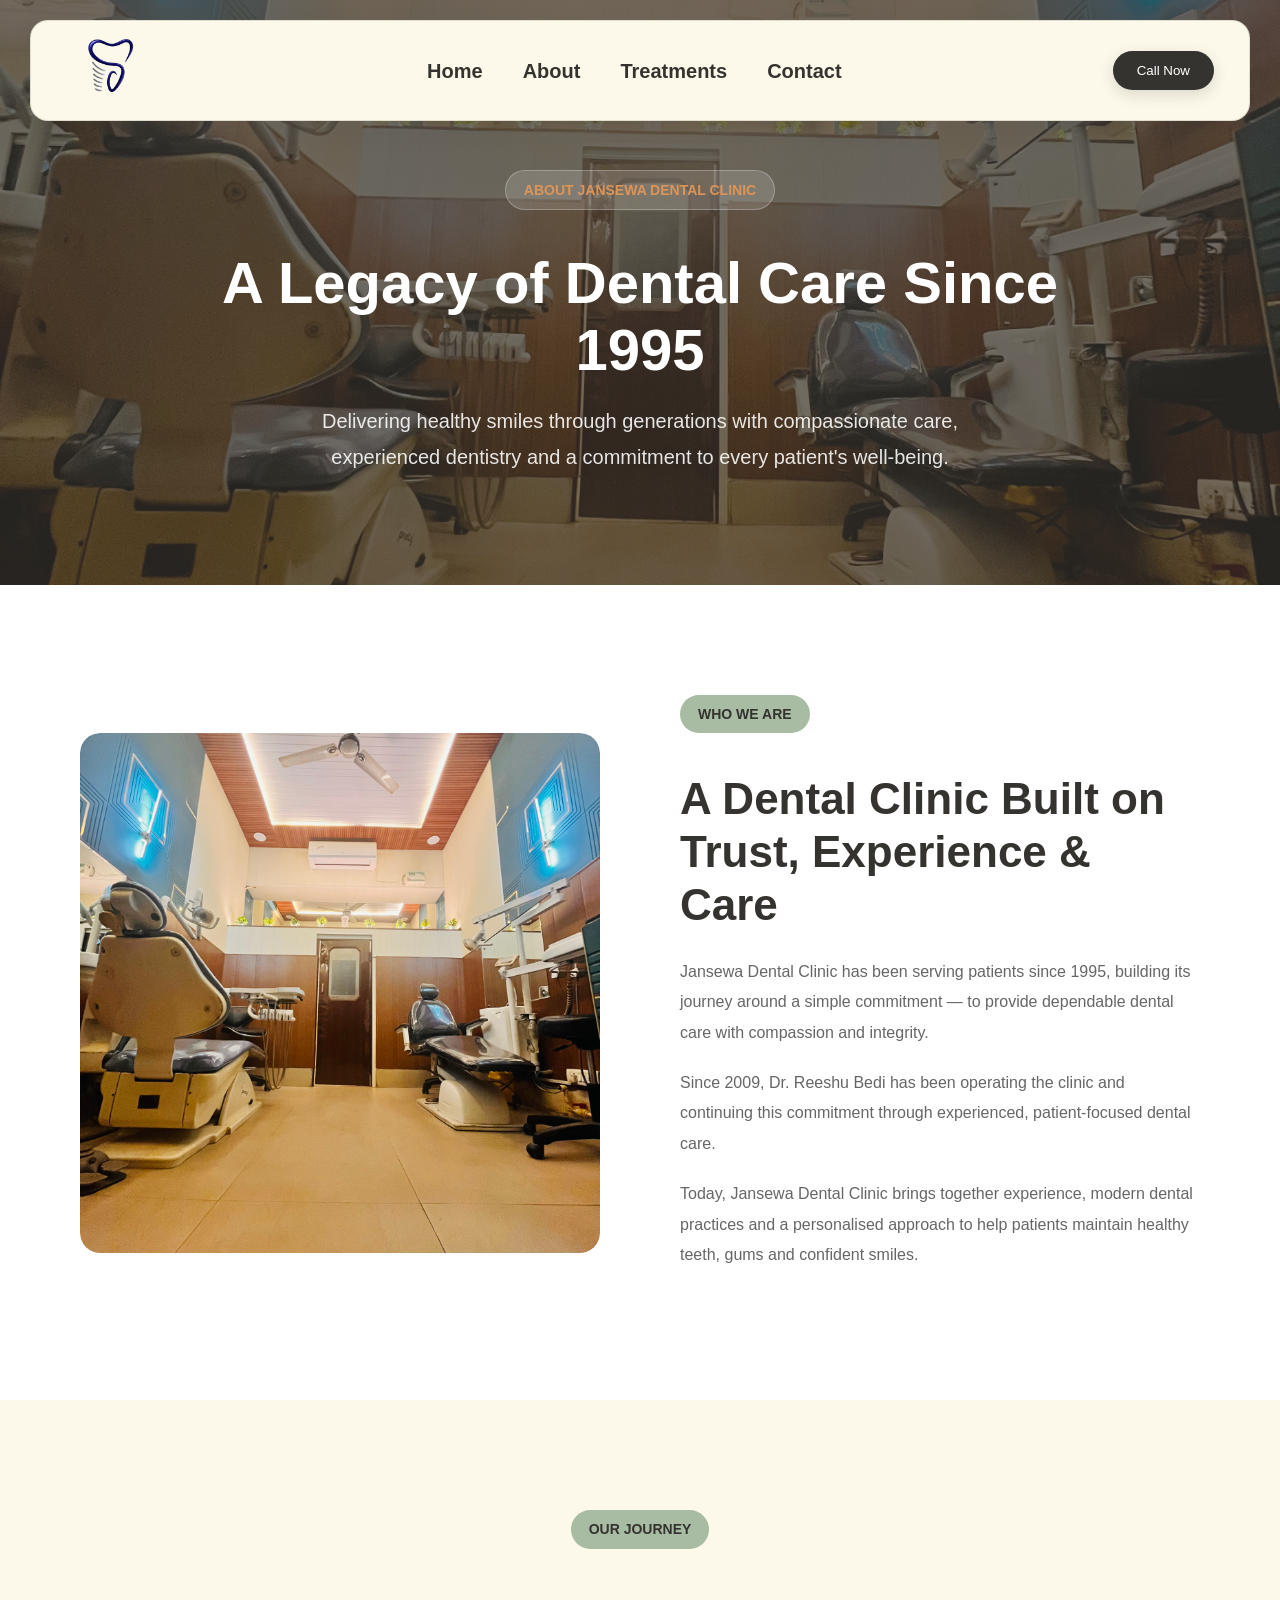
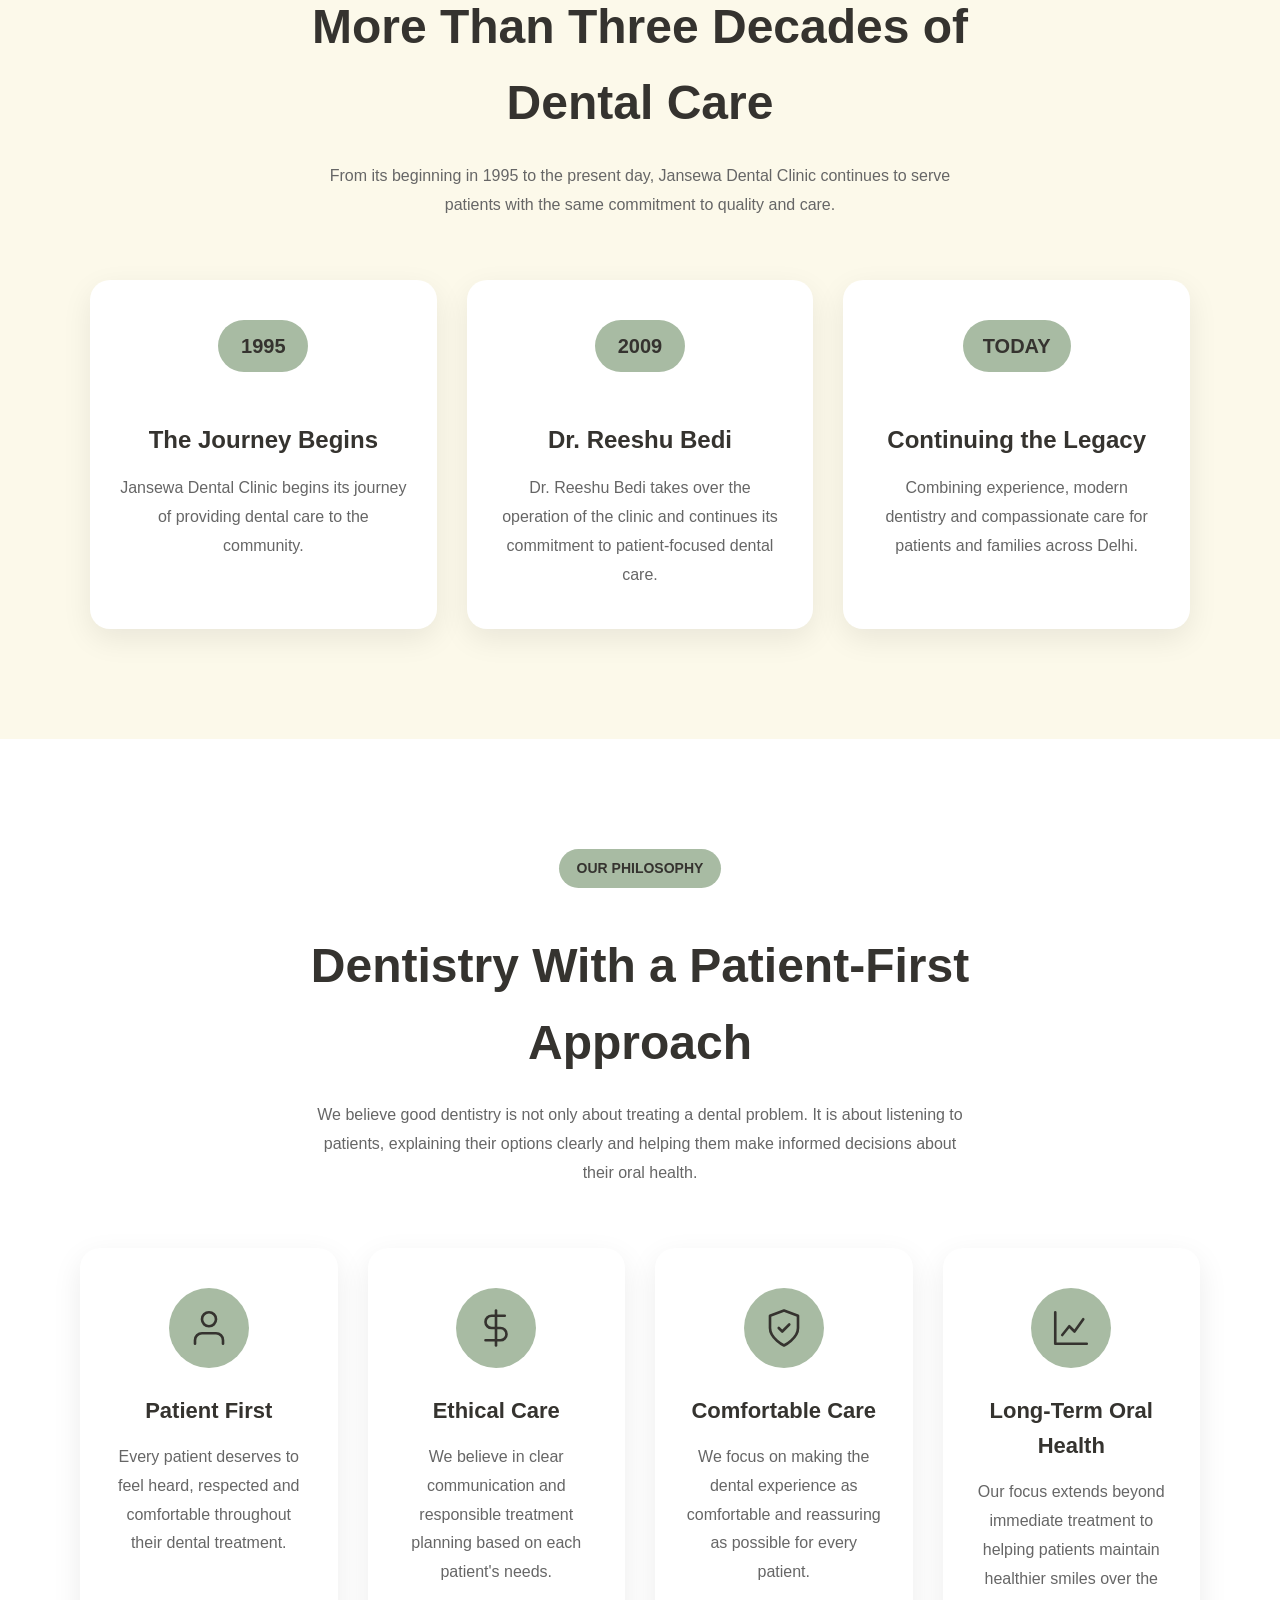
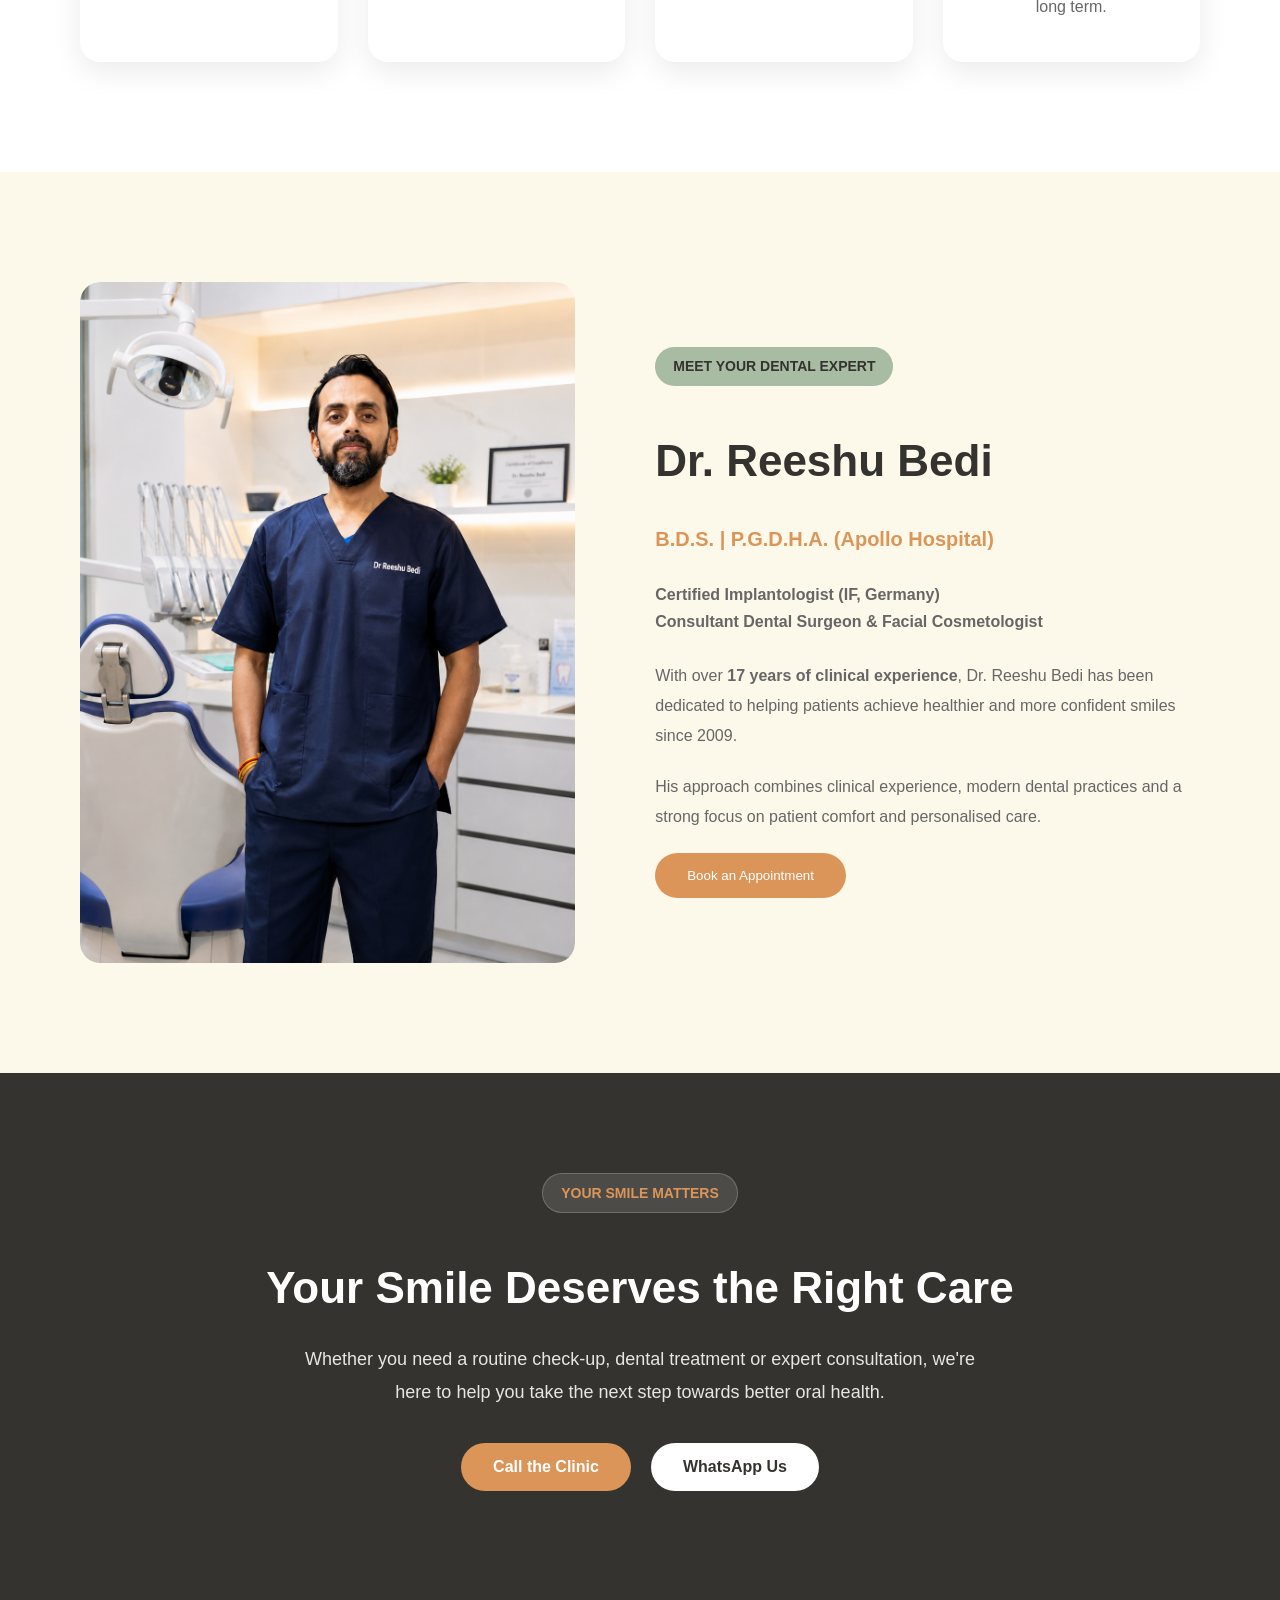
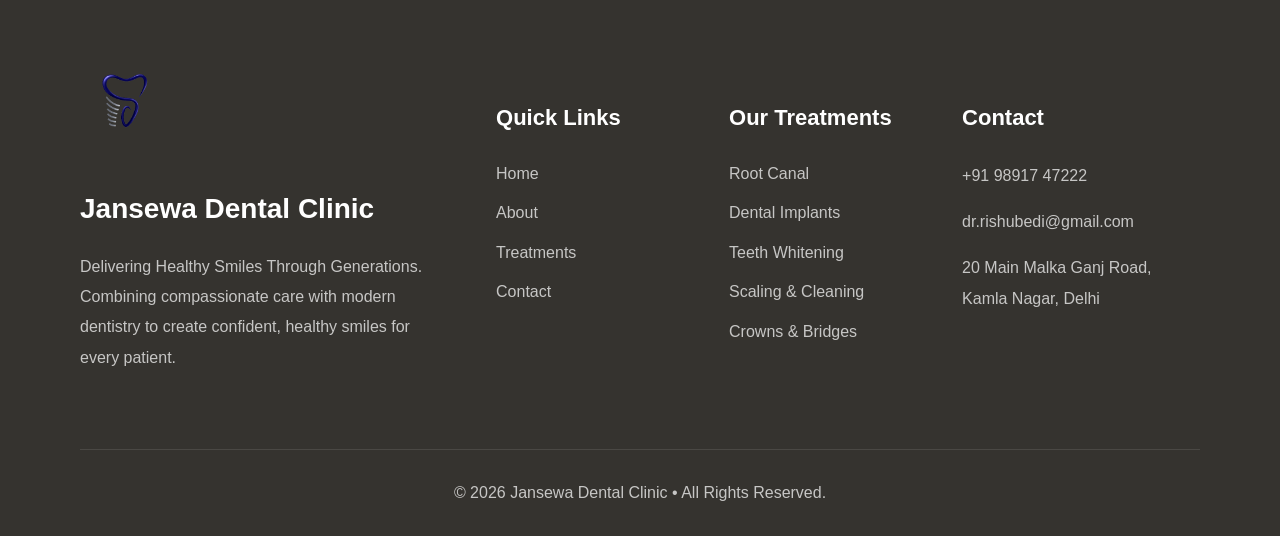
==== commit d17c7ce1: "Update responsive layout and clickable logo" ====
--- a/about.html
+++ b/about.html
@@ -19,8 +19,14 @@
 
     <nav id="navbar">
 
-        <img src="images/logo.png"
-             alt="Jansewa Dental Clinic Logo">
+        <a href="index.html"
+   class="site-logo"
+   aria-label="Jansewa Dental Clinic home">
+
+    <img src="images/logo.png"
+         alt="Jansewa Dental Clinic">
+
+        </a>
 
         <div class="menu">
 
--- a/style.css
+++ b/style.css
@@ -3593,4 +3593,745 @@
     background:var(--white);
     color:var(--primary);
     transform:translateY(-2px);
-}+}
+
+/* =========================================
+   RESPONSIVE NAVIGATION - JANSEWA
+========================================= */
+
+/* Hide mobile-only controls on desktop */
+
+nav.mobile-nav-enabled .menu-toggle,
+nav.mobile-nav-enabled .mobile-call-link {
+    display: none;
+}
+
+
+/* Tablet and mobile navigation */
+
+@media (max-width: 900px) {
+
+    nav.mobile-nav-enabled {
+        top: 10px;
+        left: 10px;
+        right: 10px;
+        padding: 8px 12px;
+        border-radius: 14px;
+    }
+
+    nav.mobile-nav-enabled img {
+        width: 64px;
+    }
+
+    /* Hamburger button */
+
+    nav.mobile-nav-enabled .menu-toggle {
+        display: flex;
+        position: relative;
+        z-index: 1002;
+
+        width: 44px;
+        height: 44px;
+        padding: 0;
+
+        flex-direction: column;
+        align-items: center;
+        justify-content: center;
+        gap: 5px;
+
+        background: transparent;
+        color: var(--primary);
+        border: none;
+        border-radius: 8px;
+        box-shadow: none;
+        cursor: pointer;
+    }
+
+    nav.mobile-nav-enabled .menu-toggle:hover {
+        background: rgba(53, 51, 47, 0.06);
+        color: var(--primary);
+        transform: none;
+        box-shadow: none;
+    }
+
+    nav.mobile-nav-enabled .menu-toggle span {
+        display: block;
+        width: 23px;
+        height: 2px;
+        background: var(--primary);
+        border-radius: 99px;
+    }
+
+    /* Hide desktop Call Now button */
+
+    nav.mobile-nav-enabled > .desktop-call-button {
+        display: none;
+    }
+
+    /* Dropdown menu: closed by default */
+
+    nav.mobile-nav-enabled .menu {
+        display: none;
+
+        position: absolute;
+        top: calc(100% + 8px);
+        left: 0;
+        right: 0;
+
+        flex-direction: column;
+        align-items: stretch;
+        gap: 0;
+
+        padding: 8px;
+
+        background: var(--ivory);
+        border: 1px solid rgba(53, 51, 47, 0.14);
+        border-radius: 14px;
+        box-shadow: 0 10px 30px rgba(53, 51, 47, 0.14);
+    }
+
+    /* Show menu when opened */
+
+    nav.mobile-nav-enabled .menu.is-open {
+        display: flex;
+    }
+
+    /* Individual menu links */
+
+    nav.mobile-nav-enabled .menu a {
+        display: block;
+        padding: 12px 14px;
+
+        font-size: 16px;
+        color: var(--primary);
+        border-radius: 8px;
+        transform: none;
+    }
+
+    nav.mobile-nav-enabled .menu a:not(.mobile-call-link) {
+        border-bottom: 1px solid rgba(53, 51, 47, 0.08);
+    }
+
+    /* Mobile Call Now link */
+
+    nav.mobile-nav-enabled .menu .mobile-call-link {
+        display: block;
+
+        margin-top: 8px;
+        padding: 12px 16px;
+
+        background: var(--primary);
+        color: white;
+        text-align: center;
+        font-size: 16px;
+        font-weight: 600;
+
+        border-radius: 30px;
+    }
+
+    nav.mobile-nav-enabled .menu .mobile-call-link:hover {
+        background: var(--clay);
+        color: var(--primary);
+    }
+
+}
+
+
+/* ==============================================
+   JANSEWA DENTAL CLINIC
+   TABLET AND MOBILE RESPONSIVE LAYOUT
+================================================ */
+
+/* Prevent elements from exceeding their containers */
+
+*,
+*::before,
+*::after {
+    box-sizing: border-box;
+}
+
+html,
+body {
+    width: 100%;
+    max-width: 100%;
+}
+
+body {
+    overflow-x: hidden;
+}
+
+img,
+video,
+iframe {
+    max-width: 100%;
+}
+
+
+/* ==============================================
+   TABLETS AND SMALL LAPTOPS
+   Up to 900px
+================================================ */
+
+@media (max-width: 900px) {
+
+    /* HERO SECTION */
+
+    header {
+        min-height: auto;
+        padding: 112px 24px 36px;
+
+        display: flex;
+        flex-direction: column;
+        align-items: stretch;
+        gap: 28px;
+    }
+
+    .hero-content {
+        width: 100%;
+        max-width: 760px;
+        min-width: 0;
+    }
+
+    .hero-content h1 {
+        font-size: clamp(34px, 5.5vw, 48px);
+        line-height: 1.12;
+        overflow-wrap: break-word;
+    }
+
+    .hero-content h2 {
+        font-size: clamp(20px, 3vw, 26px);
+        line-height: 1.4;
+    }
+
+    .hero-content p {
+        font-size: 17px;
+        line-height: 1.7;
+    }
+
+    .hero-content ul {
+        padding-left: 22px;
+    }
+
+    .hero-form {
+        width: 100%;
+        max-width: 480px;
+        margin: 0 auto;
+        padding: 28px;
+        box-sizing: border-box;
+    }
+
+    .hero-form input {
+        width: 100%;
+        box-sizing: border-box;
+    }
+
+
+    /* ABOUT AND DOCTOR */
+
+    .about,
+    .doctor {
+        grid-template-columns: minmax(0, 1fr);
+        gap: 36px;
+        padding: 70px 28px;
+    }
+
+    .about-image,
+    .doctor-image,
+    .about-content,
+    .doctor-content {
+        min-width: 0;
+        width: 100%;
+    }
+
+    .about-image img,
+    .doctor-image img {
+        display: block;
+        width: 100%;
+        height: auto;
+    }
+
+    .about-content h2,
+    .doctor-content h2 {
+        font-size: clamp(30px, 4.5vw, 40px);
+        line-height: 1.2;
+    }
+
+    .doctor-stats {
+        grid-template-columns: repeat(2, minmax(0, 1fr));
+    }
+
+    .doctor-points {
+        grid-template-columns: repeat(2, minmax(0, 1fr));
+    }
+
+
+    /* SECTION SPACING */
+
+    .why-choose,
+    .treatments,
+    .testimonials,
+    .contact {
+        padding: 70px 28px;
+    }
+
+    .section-heading {
+        width: 100%;
+        max-width: 700px;
+    }
+
+    .section-heading h2 {
+        font-size: clamp(29px, 4.5vw, 38px);
+        line-height: 1.25;
+        overflow-wrap: break-word;
+    }
+
+
+    /* CARD GRIDS */
+
+    .choose-container,
+    .card-container,
+    .testimonial-container {
+        grid-template-columns: repeat(2, minmax(0, 1fr));
+        gap: 22px;
+    }
+
+    .choose-card,
+    .treatment-card,
+    .testimonial-card {
+        min-width: 0;
+        padding: 25px 20px;
+    }
+
+    .testimonial-card {
+        min-height: 0;
+    }
+
+    .testimonial-card p {
+        min-height: 0;
+    }
+
+    .treatment-card h3 {
+        font-size: 21px;
+        overflow-wrap: break-word;
+    }
+
+    .choose-icon svg {
+        width: 60px;
+        height: 60px;
+    }
+
+
+    /* CONTACT SECTION */
+
+    .contact-wrapper {
+        grid-template-columns: minmax(0, 1fr);
+        gap: 28px;
+    }
+
+    .contact-info {
+        grid-template-columns: repeat(2, minmax(0, 1fr));
+    }
+
+    .contact-box {
+        min-width: 0;
+    }
+
+    .contact-map,
+    .contact-map iframe {
+        width: 100%;
+        min-width: 0;
+    }
+
+    .contact-map iframe {
+        display: block;
+        min-height: 380px;
+    }
+
+
+    /* FOOTER */
+
+    .footer {
+        padding: 60px 28px 25px;
+    }
+
+    .footer-container {
+        grid-template-columns: repeat(2, minmax(0, 1fr));
+        gap: 32px;
+    }
+
+    .footer-container > * {
+        min-width: 0;
+    }
+}
+
+
+/* ==============================================
+   MOBILE PHONES
+   Up to 600px
+================================================ */
+
+@media (max-width: 600px) {
+
+    /* HERO */
+
+    header {
+        padding: 100px 18px 30px;
+        gap: 24px;
+    }
+
+    .hero-content {
+        width: 100%;
+    }
+
+    .hero-badge {
+        max-width: 100%;
+        padding: 7px 12px;
+        margin-bottom: 18px;
+        font-size: 12px;
+        white-space: normal;
+    }
+
+    .hero-content h1 {
+        font-size: clamp(32px, 10vw, 38px);
+        line-height: 1.12;
+        margin-top: 10px;
+    }
+
+    .hero-content h2 {
+        font-size: 21px;
+        line-height: 1.4;
+        margin-bottom: 16px;
+    }
+
+    .hero-content p {
+        font-size: 16px;
+        line-height: 1.7;
+        margin-bottom: 22px;
+    }
+
+    .hero-content ul {
+        padding-left: 20px;
+        font-size: 15px;
+        line-height: 1.8;
+    }
+
+    .hero-content button {
+        max-width: 100%;
+        white-space: normal;
+    }
+
+    .hero-form {
+        width: 100%;
+        max-width: none;
+        margin: 0;
+        padding: 22px 18px;
+        border-radius: 16px;
+    }
+
+    .hero-form h3 {
+        font-size: 22px;
+    }
+
+    .hero-form input {
+        min-width: 0;
+        font-size: 16px;
+    }
+
+
+    /* SECTIONS */
+
+    .about,
+    .doctor,
+    .why-choose,
+    .treatments,
+    .testimonials,
+    .contact {
+        padding: 54px 18px;
+    }
+
+    .section-heading {
+        margin-bottom: 36px;
+    }
+
+    .section-heading h2 {
+        font-size: 28px;
+        line-height: 1.25;
+        margin: 16px 0;
+    }
+
+    .section-heading p {
+        font-size: 15px;
+        line-height: 1.7;
+    }
+
+    .section-tag {
+        max-width: 100%;
+        font-size: 12px;
+        padding: 7px 12px;
+        white-space: normal;
+    }
+
+
+    /* ABOUT */
+
+    .about {
+        gap: 28px;
+    }
+
+    .about-content h2 {
+        font-size: 29px;
+        line-height: 1.25;
+    }
+
+    .about-content p {
+        font-size: 15px;
+        line-height: 1.8;
+    }
+
+    .about-features {
+        grid-template-columns: minmax(0, 1fr);
+        gap: 14px;
+    }
+
+
+    /* WHY CHOOSE US AND TREATMENTS */
+
+    .choose-container,
+    .card-container {
+        grid-template-columns: minmax(0, 1fr);
+        gap: 18px;
+    }
+
+    .choose-card,
+    .treatment-card {
+        padding: 25px 20px;
+        border-radius: 16px;
+    }
+
+    .choose-icon {
+        width: 72px;
+        height: 72px;
+    }
+
+    .choose-icon svg {
+        width: 48px;
+        height: 48px;
+    }
+
+    .treatment-icon {
+        width: 70px;
+        height: 70px;
+        font-size: 34px;
+        margin-bottom: 18px;
+    }
+
+    .treatment-card h3 {
+        font-size: 21px;
+    }
+
+    .treatment-card p,
+    .choose-card p {
+        font-size: 15px;
+        line-height: 1.75;
+    }
+
+
+    /* DOCTOR */
+
+    .doctor {
+        gap: 30px;
+    }
+
+    .doctor-content h2 {
+        font-size: 32px;
+    }
+
+    .doctor-content h4 {
+        font-size: 18px;
+    }
+
+    .doctor-content h5 {
+        font-size: 15px;
+        line-height: 1.7;
+    }
+
+    .doctor-content blockquote {
+        margin: 24px 0;
+        padding-left: 16px;
+        font-size: 19px;
+        line-height: 1.6;
+    }
+
+    .doctor-content p {
+        font-size: 15px;
+        line-height: 1.8;
+    }
+
+    .doctor-stats {
+        grid-template-columns: repeat(2, minmax(0, 1fr));
+        gap: 12px;
+    }
+
+    .stat-box {
+        padding: 18px 10px;
+        min-width: 0;
+        overflow-wrap: break-word;
+    }
+
+    .stat-box h3 {
+        font-size: 23px;
+    }
+
+    .stat-box span {
+        font-size: 12px;
+    }
+
+    .doctor-quote {
+        padding: 20px;
+        margin: 25px 0;
+        overflow-wrap: break-word;
+    }
+
+    .doctor-points {
+        grid-template-columns: minmax(0, 1fr);
+        gap: 14px;
+        font-size: 14px;
+    }
+
+    .doctor-content button,
+    .about-content button {
+        max-width: 100%;
+        white-space: normal;
+    }
+
+
+    /* TESTIMONIALS */
+
+    .google-rating {
+        display: inline-flex;
+        max-width: 100%;
+        flex-wrap: wrap;
+        justify-content: center;
+        gap: 6px;
+        padding: 10px 14px;
+    }
+
+    .google-rating span {
+        font-size: 14px;
+    }
+
+    .testimonial-container {
+        grid-template-columns: minmax(0, 1fr);
+        gap: 20px;
+        margin-top: 30px;
+    }
+
+    .testimonial-card {
+        min-height: 0;
+        padding: 24px 22px;
+    }
+
+    .testimonial-card p {
+        min-height: 0;
+        font-size: 15px;
+        line-height: 1.8;
+    }
+
+
+    /* CONTACT */
+
+    .contact-wrapper {
+        grid-template-columns: minmax(0, 1fr);
+        gap: 25px;
+        margin-top: 35px;
+    }
+
+    .contact-info {
+        grid-template-columns: minmax(0, 1fr);
+        gap: 16px;
+    }
+
+    .contact-box {
+        padding: 22px 18px;
+        border-radius: 15px;
+        overflow-wrap: anywhere;
+    }
+
+    .contact-box h3 {
+        font-size: 19px;
+    }
+
+    .contact-box p {
+        font-size: 14px;
+    }
+
+    .contact-map iframe {
+        min-height: 320px;
+    }
+
+
+    /* FOOTER */
+
+    .footer {
+        padding: 45px 20px 22px;
+    }
+
+    .footer-container {
+        grid-template-columns: minmax(0, 1fr);
+        gap: 28px;
+    }
+
+    .footer-about img {
+        width: 72px;
+    }
+
+    .footer-about h3 {
+        font-size: 23px;
+    }
+
+    .footer-links h4,
+    .footer-contact h4 {
+        font-size: 19px;
+        margin-bottom: 16px;
+    }
+
+    .footer-bottom {
+        margin-top: 35px;
+        padding-top: 20px;
+        font-size: 12px;
+        line-height: 1.6;
+    }
+}
+
+
+/* Very narrow phones */
+
+@media (max-width: 360px) {
+
+    .about,
+    .doctor,
+    .why-choose,
+    .treatments,
+    .testimonials,
+    .contact {
+        padding-left: 14px;
+        padding-right: 14px;
+    }
+
+    header {
+        padding-left: 14px;
+        padding-right: 14px;
+    }
+
+    .doctor-stats {
+        gap: 8px;
+    }
+
+    .stat-box h3 {
+        font-size: 20px;
+    }
+
+    .hero-form {
+        padding: 20px 15px;
+    }
+}
